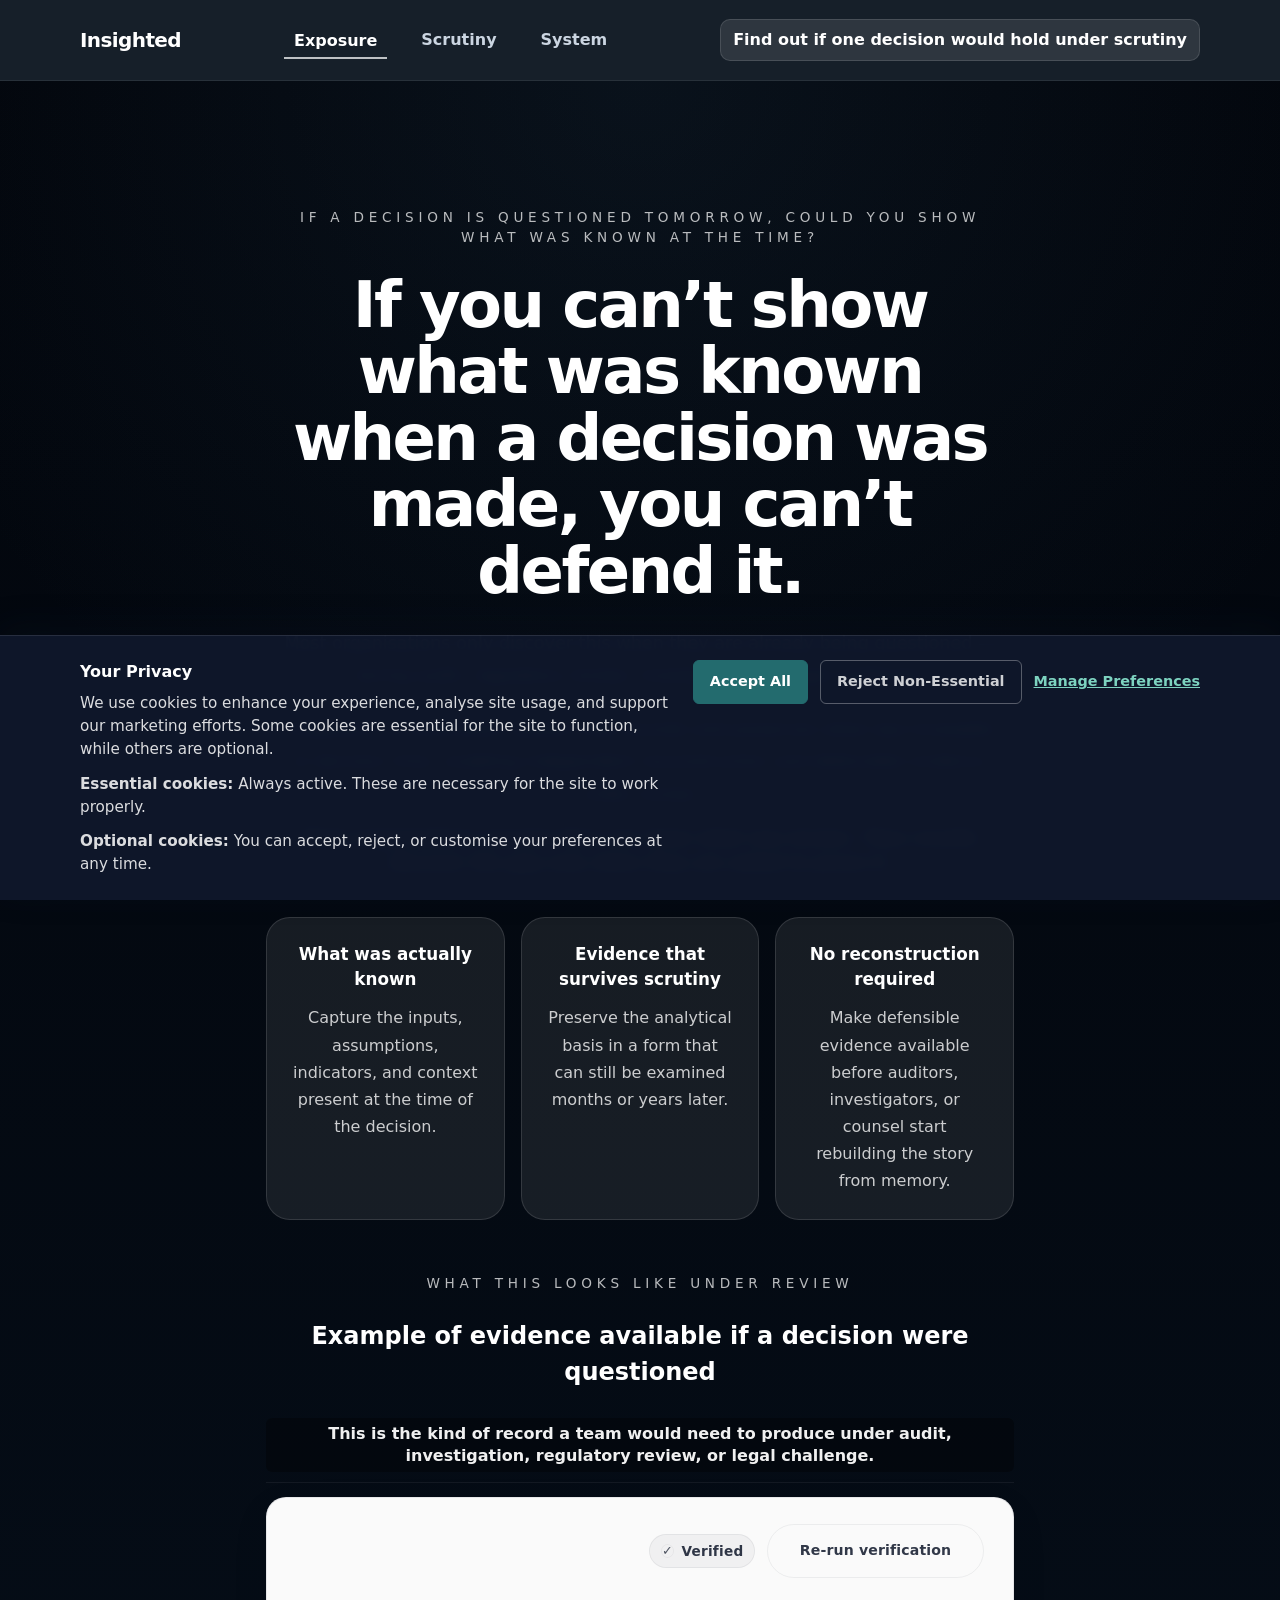
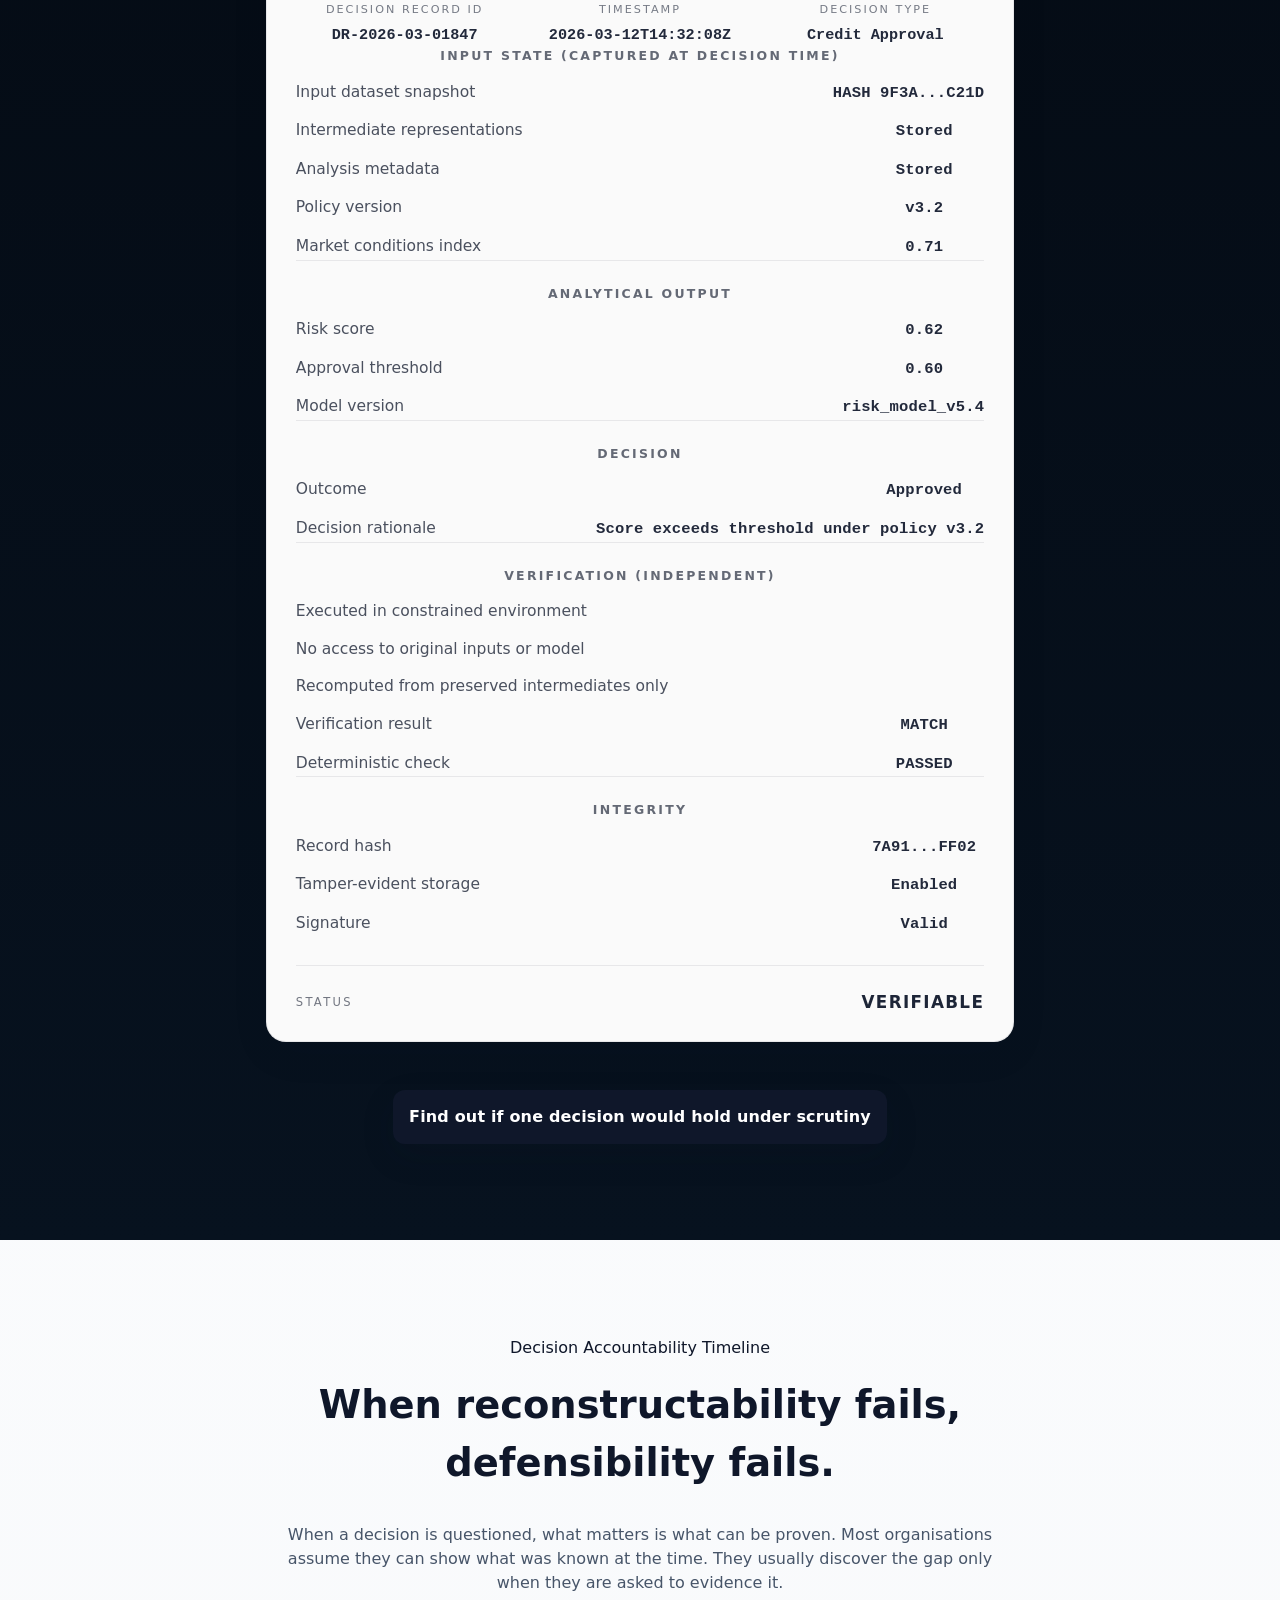
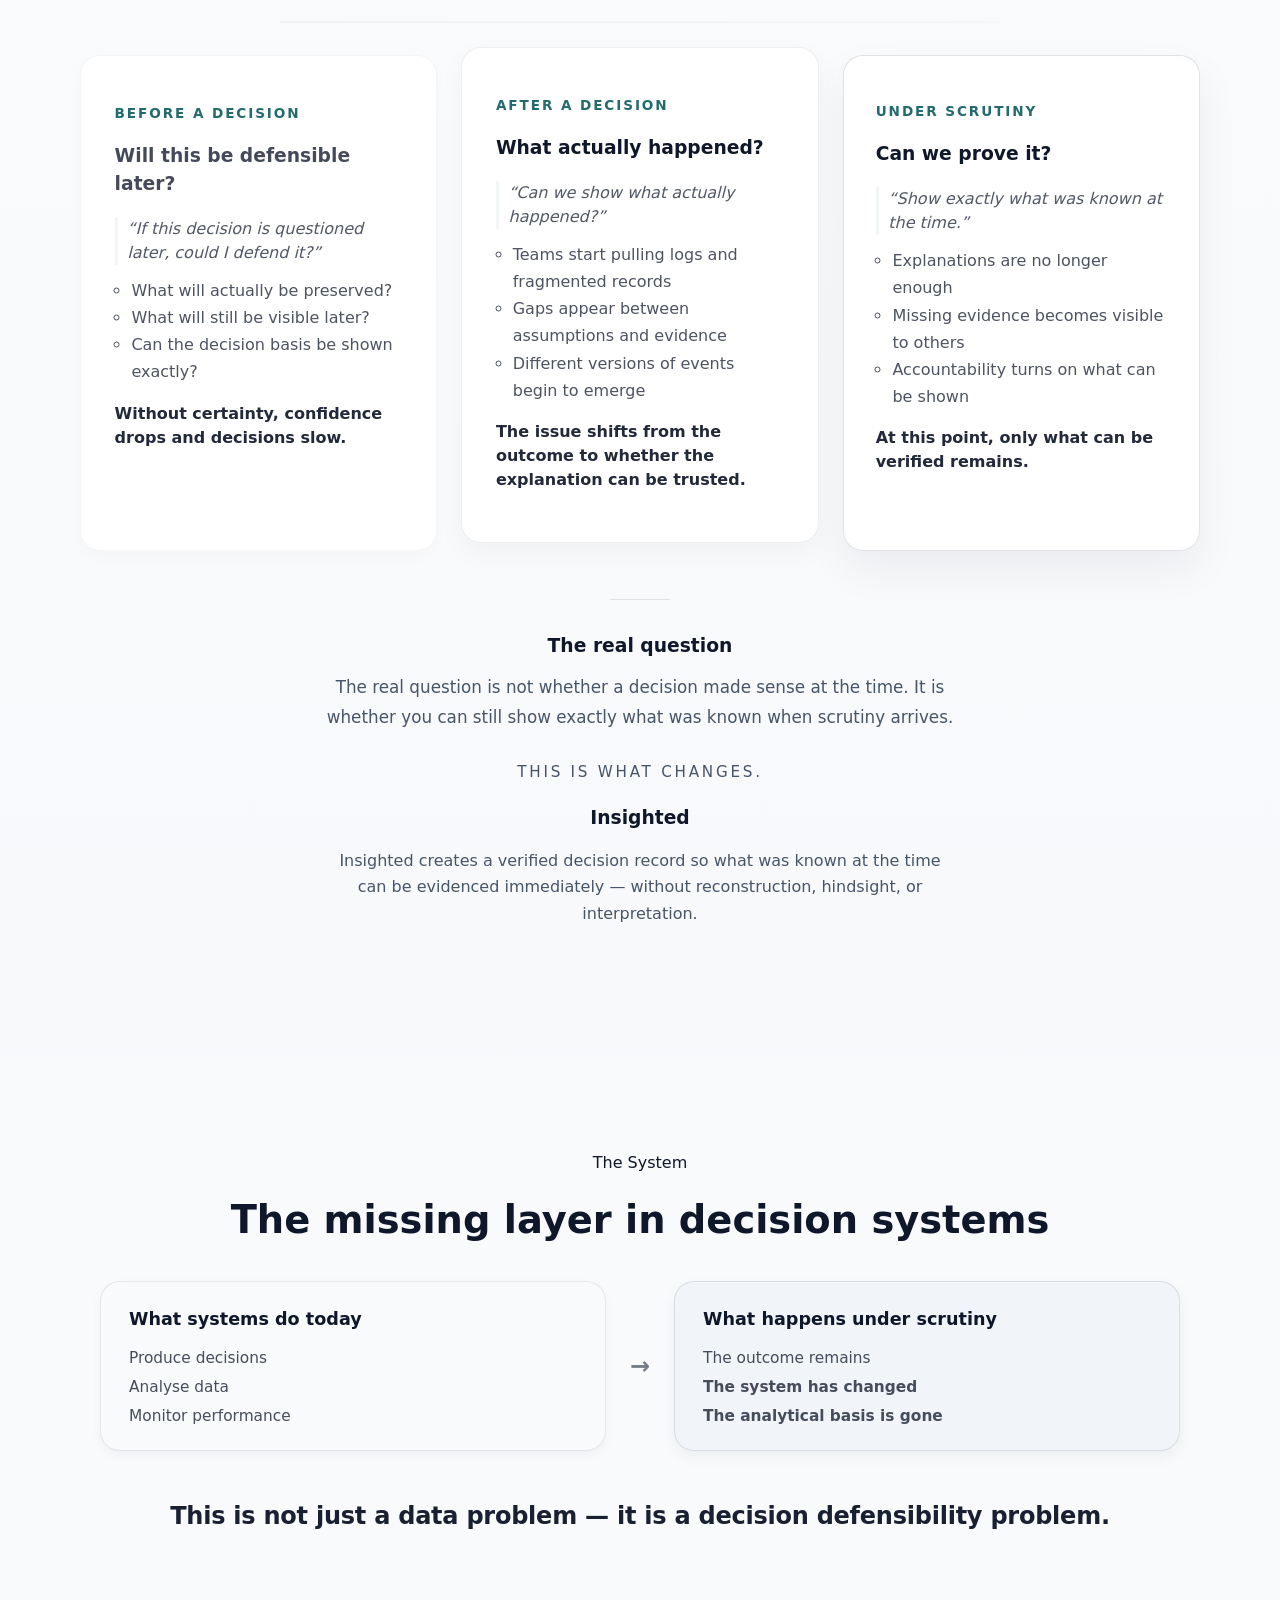
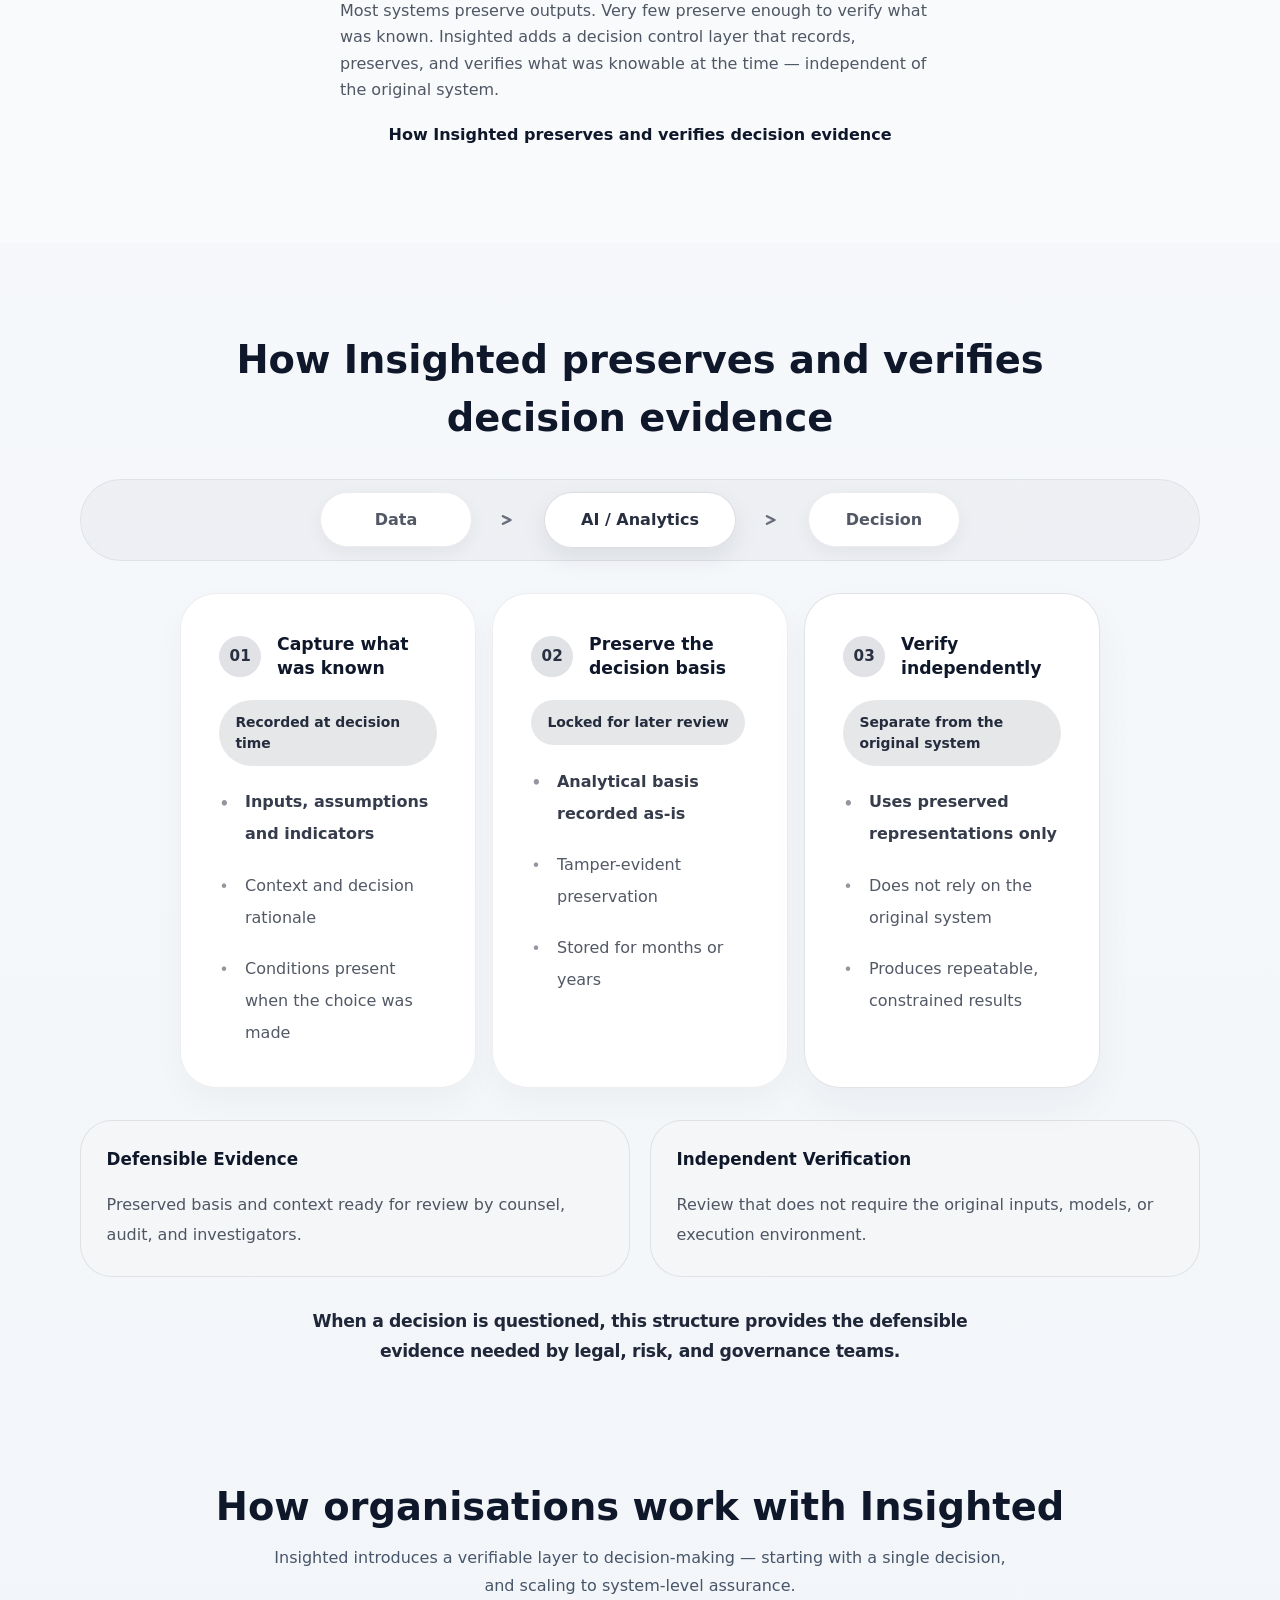
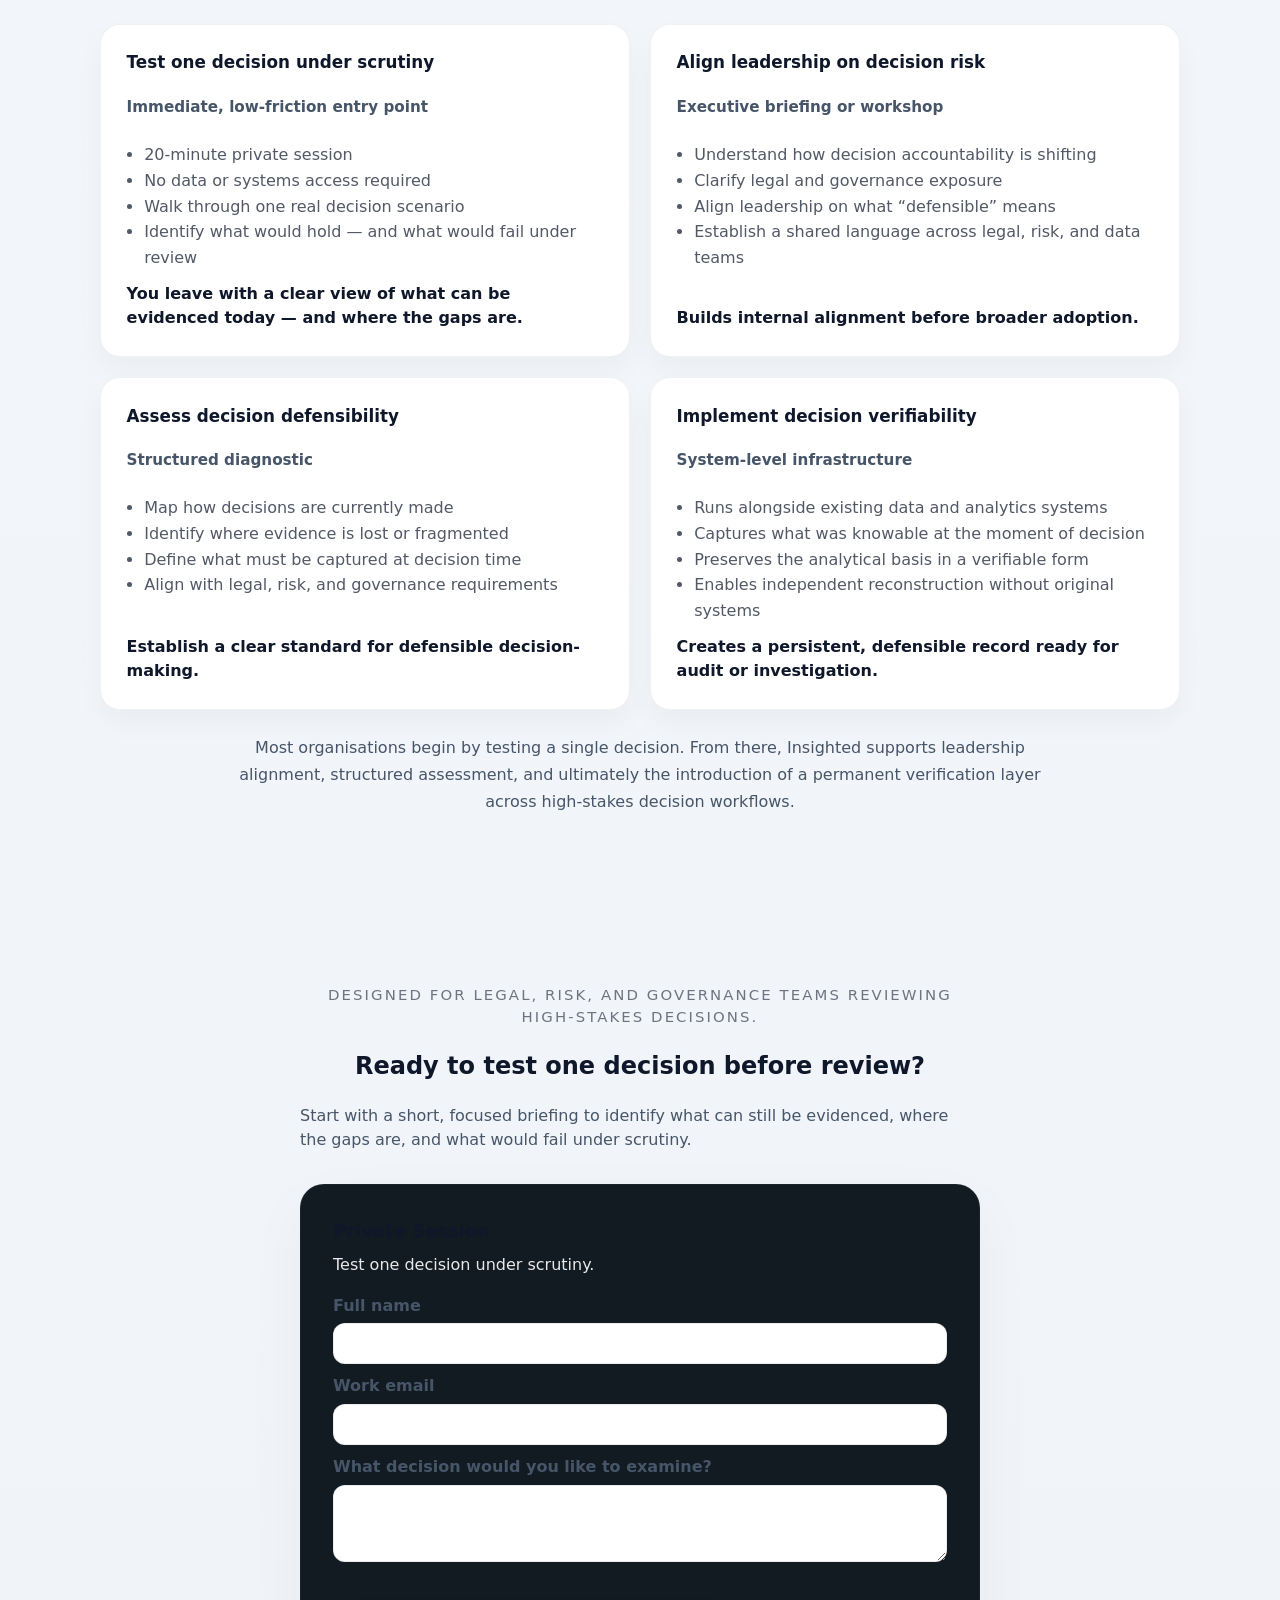
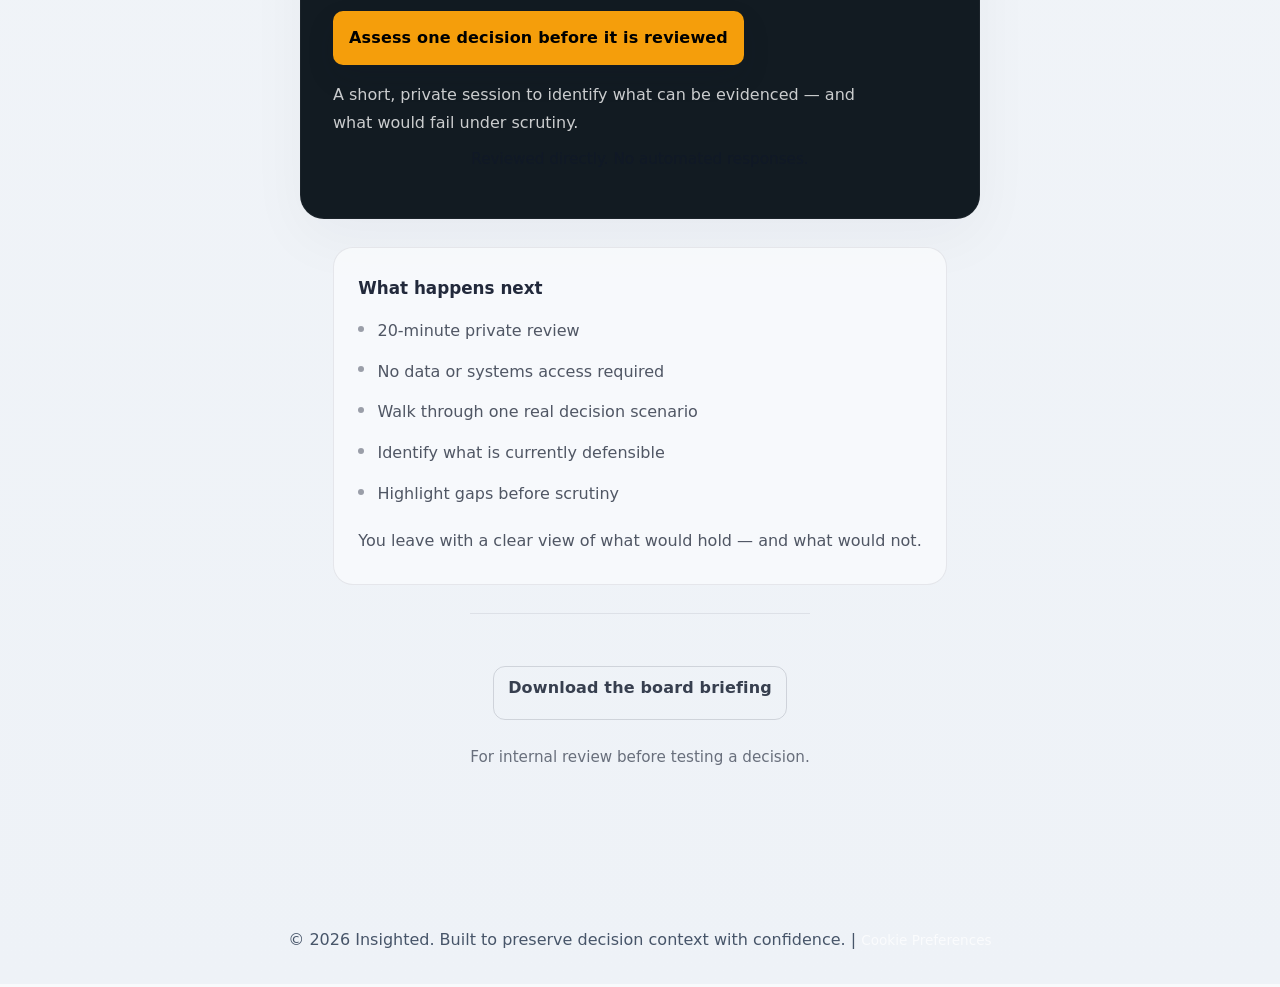
==== index.html @ 0168b2e1 "Add files via upload" ====
<!DOCTYPE html>
<html lang="en">
<head>
  <meta charset="UTF-8">
  <meta name="viewport" content="width=device-width, initial-scale=1.0">
  <title>Insighted</title>
  <link rel="stylesheet" href="styles.css">
  <link rel="stylesheet" href="cookie-consent.css">
  <!-- 
    Google Analytics and Microsoft Clarity are now loaded conditionally
    by cookie-consent.js based on user's analytics consent preference.
    See cookie-consent.js for configuration.
  -->
</head>
<body>
  <header class="site-header navbar">
    <div class="container header-inner">
      <a class="brand" href="#home">Insighted</a>

      <nav class="site-nav" id="siteNav" role="navigation" aria-label="Page navigation">
        <a class="nav-link" href="#home">Exposure</a>
        <a class="nav-link" href="#decision-accountability-timeline">Scrutiny</a>
        <a class="nav-link" href="#solution">System</a>
      </nav>

      <div class="nav-actions">
        <a class="nav-cta" href="#contact">Find out if one decision would hold under scrutiny</a>
        <button id="menuToggle" class="menu-toggle" aria-label="Toggle navigation" aria-expanded="false">Menu</button>
      </div>
    </div>
  </header>

  <main>
    <section class="hero" id="home">
      <div class="container hero-copy">
        <p class="eyebrow">IF A DECISION IS QUESTIONED TOMORROW, COULD YOU SHOW WHAT WAS KNOWN AT THE TIME?</p>
        <h1>If you can’t show what was known when a decision was made, you can’t defend it.</h1>
        <p class="hero-subtext">Most organisations only discover this when they are already being questioned — during audit, regulatory review, investigation, or legal challenge.</p>
        <p class="hero-subtext">Insighted is a verification system that records and preserves what was knowable at decision time, enabling independent reconstruction and defensible evidence under review.</p>
        <p class="hero-bridge">Most organisations assume they can show what was known. They usually discover the gap only when they are asked to prove it.</p>
        <div class="hero-benefits">
          <article class="benefit">
            <h3>What was actually known</h3>
            <p>Capture the inputs, assumptions, indicators, and context present at the time of the decision.</p>
          </article>
          <article class="benefit">
            <h3>Evidence that survives scrutiny</h3>
            <p>Preserve the analytical basis in a form that can still be examined months or years later.</p>
          </article>
          <article class="benefit">
            <h3>No reconstruction required</h3>
            <p>Make defensible evidence available before auditors, investigators, or counsel start rebuilding the story from memory.</p>
          </article>
        </div>

        <section class="record-section" aria-labelledby="record-section-title">
          <div class="record-section-heading">
            <p class="eyebrow">WHAT THIS LOOKS LIKE UNDER REVIEW</p>
            <h2 id="record-section-title">Example of evidence available if a decision were questioned</h2>
            <p class="record-intro">This is the kind of record a team would need to produce under audit, investigation, regulatory review, or legal challenge.</p>
          </div>

          <div class="record-panel">
            <div class="record-control-row">
              <div class="record-status-pill" aria-live="polite">
                <span class="record-status-icon" aria-hidden="true">✓</span>
                <span class="record-status-text">Verified</span>
              </div>
              <button id="recomputeVerificationButton" type="button" class="button record-action-button" aria-describedby="verificationAnnounce">Re-run verification</button>
            </div>
            <span id="verificationAnnounce" class="sr-only"></span>

            <dl class="record-metadata">
              <div class="record-meta-item">
                <dt>Decision Record ID</dt>
                <dd>DR-2026-03-01847</dd>
              </div>
              <div class="record-meta-item">
                <dt>Timestamp</dt>
                <dd>2026-03-12T14:32:08Z</dd>
              </div>
              <div class="record-meta-item">
                <dt>Decision Type</dt>
                <dd>Credit Approval</dd>
              </div>
            </dl>

            <section class="record-block" aria-labelledby="record-input-title">
              <h3 id="record-input-title" class="record-block-title">Input state (captured at decision time)</h3>
              <ul class="record-list">
                <li class="record-list-item"><span>Input dataset snapshot</span><span class="record-value">HASH 9F3A...C21D</span></li>
                <li class="record-list-item"><span>Intermediate representations</span><span class="record-value">Stored</span></li>
                <li class="record-list-item"><span>Analysis metadata</span><span class="record-value">Stored</span></li>
                <li class="record-list-item"><span>Policy version</span><span class="record-value">v3.2</span></li>
                <li class="record-list-item"><span>Market conditions index</span><span class="record-value">0.71</span></li>
              </ul>
            </section>

            <section class="record-block" aria-labelledby="record-output-title">
              <h3 id="record-output-title" class="record-block-title">Analytical output</h3>
              <ul class="record-list">
                <li class="record-list-item"><span>Risk score</span><span class="record-value">0.62</span></li>
                <li class="record-list-item"><span>Approval threshold</span><span class="record-value">0.60</span></li>
                <li class="record-list-item"><span>Model version</span><span class="record-value">risk_model_v5.4</span></li>
              </ul>
            </section>

            <section class="record-block" aria-labelledby="record-decision-title">
              <h3 id="record-decision-title" class="record-block-title">Decision</h3>
              <ul class="record-list">
                <li class="record-list-item"><span>Outcome</span><span class="record-value">Approved</span></li>
                <li class="record-list-item"><span>Decision rationale</span><span class="record-value">Score exceeds threshold under policy v3.2</span></li>
              </ul>
            </section>

            <section class="record-block" aria-labelledby="record-verification-title">
              <h3 id="record-verification-title" class="record-block-title">Verification (independent)</h3>
              <ul class="record-list">
                <li class="record-list-item"><span>Executed in constrained environment</span></li>
                <li class="record-list-item"><span>No access to original inputs or model</span></li>
                <li class="record-list-item"><span>Recomputed from preserved intermediates only</span></li>
                <li class="record-list-item"><span>Verification result</span><span class="record-value verification-value" data-verification="result">MATCH</span></li>
                <li class="record-list-item"><span>Deterministic check</span><span class="record-value verification-value" data-verification="check">PASSED</span></li>
              </ul>
            </section>

            <section class="record-block" aria-labelledby="record-integrity-title">
              <h3 id="record-integrity-title" class="record-block-title">Integrity</h3>
              <ul class="record-list">
                <li class="record-list-item"><span>Record hash</span><span class="record-value">7A91...FF02</span></li>
                <li class="record-list-item"><span>Tamper-evident storage</span><span class="record-value">Enabled</span></li>
                <li class="record-list-item"><span>Signature</span><span class="record-value">Valid</span></li>
              </ul>
            </section>

            <div class="record-status">
              <span class="record-status-label">Status</span>
              <span class="record-status-value">VERIFIABLE</span>
            </div>
          </div>
        </section>

        <div class="hero-actions">
          <a class="button button-primary" href="#contact">Find out if one decision would hold under scrutiny</a>
        </div>
      </div>
    </section>

    <section id="decision-accountability-timeline" class="section decision-timeline" aria-labelledby="decision-timeline-title">
      <div class="container">
        <header class="section-heading">
          <p class="eyebrow">Decision Accountability Timeline</p>
          <h2 id="decision-timeline-title">When reconstructability fails, defensibility fails.</h2>
        </header>

        <p class="section-copy">When a decision is questioned, what matters is what can be proven. Most organisations assume they can show what was known at the time. They usually discover the gap only when they are asked to evidence it.</p>

        <div class="timeline-cue" aria-hidden="true"></div>
        <ul class="timeline-markers" aria-hidden="true">
        </ul>

        <ol class="timeline-grid">
          <li>
            <article class="timeline-card stage-1">
              <p class="timeline-eyebrow">Before a decision</p>
              <h3>Will this be defensible later?</h3>
              <p class="timeline-quote">“If this decision is questioned later, could I defend it?”</p>
              <ul class="timeline-bullets">
                <li>What will actually be preserved?</li>
                <li>What will still be visible later?</li>
                <li>Can the decision basis be shown exactly?</li>
              </ul>
              <p class="timeline-takeaway"><strong>Without certainty, confidence drops and decisions slow.</strong></p>
            </article>
          </li>

          <li>
            <article class="timeline-card stage-2">
              <p class="timeline-eyebrow">After a decision</p>
              <h3>What actually happened?</h3>
              <p class="timeline-quote">“Can we show what actually happened?”</p>
              <ul class="timeline-bullets">
                <li>Teams start pulling logs and fragmented records</li>
                <li>Gaps appear between assumptions and evidence</li>
                <li>Different versions of events begin to emerge</li>
              </ul>
              <p class="timeline-takeaway"><strong>The issue shifts from the outcome to whether the explanation can be trusted.</strong></p>
            </article>
          </li>

          <li>
            <article class="timeline-card stage-3">
              <p class="timeline-eyebrow">Under scrutiny</p>
              <h3>Can we prove it?</h3>
              <p class="timeline-quote">“Show exactly what was known at the time.”</p>
              <ul class="timeline-bullets">
                <li>Explanations are no longer enough</li>
                <li>Missing evidence becomes visible to others</li>
                <li>Accountability turns on what can be shown</li>
              </ul>
              <p class="timeline-takeaway timeline-takeaway--strong"><strong>At this point, only what can be verified remains.</strong></p>
            </article>
          </li>
        </ol>

        <div class="centered-block">
          <div class="timeline-emphasis-full">
            <div class="timeline-emphasis-panel">
              <h3>The real question</h3>
              <p>The real question is not whether a decision made sense at the time. It is whether you can still show exactly what was known when scrutiny arrives.</p>
            </div>
          </div>

          <div class="insighted-summary">
            <p class="insighted-change">This is what changes.</p>
            <h3>Insighted</h3>
            <p>Insighted creates a verified decision record so what was known at the time can be evidenced immediately — without reconstruction, hindsight, or interpretation.</p>
          </div>
        </div>
      </div>
    </section>

    <section class="section highlight" id="solution">
      <div class="container">
        <header class="section-heading">
          <p class="eyebrow">The System</p>
          <h2>The missing layer in decision systems</h2>
        </header>

        <div class="system-comparison-row">
          <div class="system-card system-card--left">
            <h3>What systems do today</h3>
            <ul class="system-list">
              <li>Produce decisions</li>
              <li>Analyse data</li>
              <li>Monitor performance</li>
            </ul>
          </div>

          <div class="system-arrow" aria-hidden="true">→</div>

          <div class="system-card system-card--right">
            <h3>What happens under scrutiny</h3>
            <ul class="system-list">
              <li>The outcome remains</li>
              <li><strong>The system has changed</strong></li>
              <li><strong>The analytical basis is gone</strong></li>
            </ul>
          </div>
        </div>

        <div class="system-statement-block">
          <div class="system-statement">This is not just a data problem — it is a decision defensibility problem.</div>
        </div>

        <div class="missing-layer-intro">
          <p>Most systems preserve outputs. Very few preserve enough to verify what was known. Insighted adds a decision control layer that records, preserves, and verifies what was knowable at the time — independent of the original system.</p>
        </div>

        <p class="section-bridge">How Insighted preserves and verifies decision evidence</p>
      </div>
    </section>

    <section class="section diagram" id="diagram">
      <div class="container">
        <div class="section-heading">
          <h2>How Insighted preserves and verifies decision evidence</h2>
        </div>
        <div class="diagram-flow">
          <div class="diagram-flow-pill">Data</div>
          <div class="diagram-flow-connector" aria-hidden="true">
            <svg class="diagram-flow-arrow" viewBox="0 0 12 8" aria-hidden="true" focusable="false">
              <path d="M2 1 L8 4 L2 7" />
            </svg>
          </div>
          <div class="diagram-flow-pill diagram-flow-pill--strong">AI / Analytics</div>
          <div class="diagram-flow-connector" aria-hidden="true">
            <svg class="diagram-flow-arrow" viewBox="0 0 12 8" aria-hidden="true" focusable="false">
              <path d="M2 1 L8 4 L2 7" />
            </svg>
          </div>
          <div class="diagram-flow-pill">Decision</div>
        </div>
        <div class="diagram-cards">
          <article class="diagram-card">
            <div class="diagram-card-header">
              <span class="diagram-step">01</span>
              <div class="diagram-card-title">Capture what was known</div>
            </div>
            <div class="diagram-card-label">Recorded at decision time</div>
            <ul class="diagram-card-list">
              <li class="diagram-card-list-strong">Inputs, assumptions and indicators</li>
              <li>Context and decision rationale</li>
              <li>Conditions present when the choice was made</li>
            </ul>
          </article>
          <article class="diagram-card">
            <div class="diagram-card-header">
              <span class="diagram-step">02</span>
              <div class="diagram-card-title">Preserve the decision basis</div>
            </div>
            <div class="diagram-card-label">Locked for later review</div>
            <ul class="diagram-card-list">
              <li class="diagram-card-list-strong">Analytical basis recorded as-is</li>
              <li>Tamper-evident preservation</li>
              <li>Stored for months or years</li>
            </ul>
          </article>
          <article class="diagram-card diagram-card--primary">
            <div class="diagram-card-header">
              <span class="diagram-step">03</span>
              <div class="diagram-card-title">Verify independently</div>
            </div>
            <div class="diagram-card-label">Separate from the original system</div>
            <ul class="diagram-card-list">
              <li class="diagram-card-list-strong">Uses preserved representations only</li>
              <li>Does not rely on the original system</li>
              <li>Produces repeatable, constrained results</li>
            </ul>
          </article>
        </div>
        <div class="diagram-output">
          <div class="diagram-output-column">
            <h3>Defensible Evidence</h3>
            <p>Preserved basis and context ready for review by counsel, audit, and investigators.</p>
          </div>
          <div class="diagram-output-column">
            <h3>Independent Verification</h3>
            <p>Review that does not require the original inputs, models, or execution environment.</p>
          </div>
        </div>
        <p class="diagram-conclusion">When a decision is questioned, this structure provides the defensible evidence needed by legal, risk, and governance teams.</p>
      </div>
    </section>

    <section class="how-it-works-section" aria-labelledby="how-it-works-heading">
      <div class="container">
        <div class="section-heading">
          <h2 id="how-it-works-heading">How organisations work with Insighted</h2>
          <p class="section-intro">
            Insighted introduces a verifiable layer to decision-making — starting with a single decision, and scaling to system-level assurance.
          </p>
        </div>

        <div class="offer-grid">
          <article class="offer-card">
            <h3>Test one decision under scrutiny</h3>
            <p class="offer-sub">Immediate, low-friction entry point</p>
            <ul>
              <li>20-minute private session</li>
              <li>No data or systems access required</li>
              <li>Walk through one real decision scenario</li>
              <li>Identify what would hold — and what would fail under review</li>
            </ul>
            <p class="offer-outcome">
              You leave with a clear view of what can be evidenced today — and where the gaps are.
            </p>
          </article>

          <article class="offer-card">
            <h3>Align leadership on decision risk</h3>
            <p class="offer-sub">Executive briefing or workshop</p>
            <ul>
              <li>Understand how decision accountability is shifting</li>
              <li>Clarify legal and governance exposure</li>
              <li>Align leadership on what “defensible” means</li>
              <li>Establish a shared language across legal, risk, and data teams</li>
            </ul>
            <p class="offer-outcome">
              Builds internal alignment before broader adoption.
            </p>
          </article>

          <article class="offer-card">
            <h3>Assess decision defensibility</h3>
            <p class="offer-sub">Structured diagnostic</p>
            <ul>
              <li>Map how decisions are currently made</li>
              <li>Identify where evidence is lost or fragmented</li>
              <li>Define what must be captured at decision time</li>
              <li>Align with legal, risk, and governance requirements</li>
            </ul>
            <p class="offer-outcome">
              Establish a clear standard for defensible decision-making.
            </p>
          </article>

          <article class="offer-card">
            <h3>Implement decision verifiability</h3>
            <p class="offer-sub">System-level infrastructure</p>
            <ul>
              <li>Runs alongside existing data and analytics systems</li>
              <li>Captures what was knowable at the moment of decision</li>
              <li>Preserves the analytical basis in a verifiable form</li>
              <li>Enables independent reconstruction without original systems</li>
            </ul>
            <p class="offer-outcome">
              Creates a persistent, defensible record ready for audit or investigation.
            </p>
          </article>
        </div>

        <div class="offer-bridge">
          <p>
            Most organisations begin by testing a single decision. From there, Insighted supports leadership alignment, structured assessment, and ultimately the introduction of a permanent verification layer across high-stakes decision workflows.
          </p>
        </div>
      </div>
    </section>

    <section class="section final-cta" id="contact">
      <div class="container final-cta-container">
        <div class="final-cta-intro">
          <p class="final-cta-note">Designed for legal, risk, and governance teams reviewing high-stakes decisions.</p>
          <h2 id="contact-cta">Ready to test one decision before review?</h2>
          <p class="section-copy">Start with a short, focused briefing to identify what can still be evidenced, where the gaps are, and what would fail under scrutiny.</p>
        </div>

        <div class="final-cta-body">
          <div class="cta-card cta-card--session" role="article" aria-labelledby="session-title">
            <h3 id="session-title">Private Session</h3>
            <p class="cta-card-copy">Test one decision under scrutiny.</p>

            <form id="contactForm" class="contact-form cta-contact-form" aria-labelledby="session-title" action="https://formspree.io/f/mvzdpola" method="POST">
              <label>
                <span>Full name</span>
                <input type="text" name="name" required>
              </label>
              <label>
                <span>Work email</span>
                <input type="email" name="email" required>
              </label>
              <label>
                <span>What decision would you like to examine?</span>
                <textarea name="decision" rows="3"></textarea>
              </label>
              <button type="submit" class="button cta-primary">Assess one decision before it is reviewed</button>
              <p class="cta-support">A short, private session to identify what can be evidenced — and what would fail under scrutiny.</p>
              <p class="form-message" id="formMessage" aria-live="polite"></p>
            </form>

            <p class="cta-micro">Reviewed directly. No automated responses.</p>
          </div>

          <div class="final-cta-plan" role="article" aria-labelledby="what-happens-next">
            <h3 id="what-happens-next">What happens next</h3>
            <ul class="final-cta-plan-list">
              <li>20-minute private review</li>
              <li>No data or systems access required</li>
              <li>Walk through one real decision scenario</li>
              <li>Identify what is currently defensible</li>
              <li>Highlight gaps before scrutiny</li>
            </ul>
            <p class="final-cta-plan-close">You leave with a clear view of what would hold — and what would not.</p>
          </div>

          <div class="final-cta-secondary" role="article" aria-labelledby="briefing-title">
            <a class="button cta-download cta-download--secondary" href="/assets/insighted-board-briefing.pdf" target="_blank" rel="noopener">Download the board briefing</a>
            <p class="cta-secondary-copy">For internal review before testing a decision.</p>
          </div>
        </div>
      </div>
    </section>

  </main>

  <footer class="site-footer">
    <div class="container">
      <p>&copy; 2026 Insighted. Built to preserve decision context with confidence. | <a id="cookie-preferences-link" href="#">Cookie Preferences</a></p>
    </div>
  </footer>

  <script src="script.js"></script>
  <!-- Cookie Consent System -->
  <script src="cookie-consent.js"></script>

  <!-- Cookie Consent Banner & Preferences Modal -->
  <div id="cookie-consent-banner">
    <div class="cookie-banner-container">
      <div class="cookie-banner-content">
        <h3>Your Privacy</h3>
        <p>We use cookies to enhance your experience, analyse site usage, and support our marketing efforts. Some cookies are essential for the site to function, while others are optional.</p>
        <p><strong>Essential cookies:</strong> Always active. These are necessary for the site to work properly.</p>
        <p><strong>Optional cookies:</strong> You can accept, reject, or customise your preferences at any time.</p>
      </div>
      <div class="cookie-banner-actions">
        <button id="cookie-accept-all">Accept All</button>
        <button id="cookie-reject-non-essential">Reject Non-Essential</button>
        <button id="cookie-manage-preferences">Manage Preferences</button>
      </div>
    </div>
  </div>

  <div id="cookie-preferences-backdrop"></div>
  <div id="cookie-preferences-modal">
    <div class="cookie-modal-header">
      <h2>Cookie Preferences</h2>
      <button id="cookie-close-preferences" aria-label="Close"><span>×</span></button>
    </div>
    
    <div class="cookie-modal-body">
      <p class="cookie-modal-description">
        Manage your cookie preferences below. Essential cookies cannot be disabled as they are required for the site to function.
      </p>

      <div class="cookie-category cookie-category--necessary">
        <div class="cookie-category-header">
          <input 
            type="checkbox" 
            id="cookie-necessary" 
            class="cookie-toggle" 
            checked 
            disabled 
            aria-label="Necessary cookies"
          >
          <div class="cookie-category-label">
            <h3>Essential Cookies</h3>
            <p class="cookie-category-description">
              These cookies are necessary for the website to function and help with core functionality such as navigation and access to secure areas. The website cannot function properly without these cookies.
            </p>
          </div>
        </div>
      </div>

      <div class="cookie-category">
        <div class="cookie-category-header">
          <input 
            type="checkbox" 
            id="cookie-analytics" 
            class="cookie-toggle" 
            aria-label="Analytics cookies"
          >
          <div class="cookie-category-label">
            <h3>Analytics Cookies</h3>
            <p class="cookie-category-description">
              These cookies help us understand how visitors use the website. We use analytics tools like Google Analytics and Microsoft Clarity to measure and analyse site performance. This information helps us improve our services.
            </p>
          </div>
        </div>
      </div>

      <div class="cookie-category">
        <div class="cookie-category-header">
          <input 
            type="checkbox" 
            id="cookie-functional" 
            class="cookie-toggle" 
            aria-label="Functional cookies"
          >
          <div class="cookie-category-label">
            <h3>Functional Cookies</h3>
            <p class="cookie-category-description">
              These cookies enable enhanced functionality and personalisation, such as remembering preferences or showing relevant content. Without these cookies, some features may be unavailable or work less effectively.
            </p>
          </div>
        </div>
      </div>

      <div class="cookie-category">
        <div class="cookie-category-header">
          <input 
            type="checkbox" 
            id="cookie-marketing" 
            class="cookie-toggle" 
            aria-label="Marketing cookies"
          >
          <div class="cookie-category-label">
            <h3>Marketing Cookies</h3>
            <p class="cookie-category-description">
              These cookies are used by marketing and advertising partners to track and measure the effectiveness of marketing campaigns. They may be set by third parties and allow us to show you relevant ads on other websites.
            </p>
          </div>
        </div>
      </div>
    </div>

    <div class="cookie-modal-footer">
      <button id="cookie-save-preferences">Save Preferences</button>
    </div>
  </div>
</body>
</html>
---- styles.css ----
:root {
  color-scheme: light;
  font-family: Inter, system-ui, -apple-system, BlinkMacSystemFont, "Segoe UI", sans-serif;
  font-size: 16px;
  line-height: 1.5;
  color: #0f172a;
  background: #f8fafc;
  --surface: #ffffff;
  --surface-alt: #f1f5f9;
  --text: #0f172a;
  --muted: #475569;
  --accent: #e67e22;
  --accent-strong: #236B6E;
  --teal: #236B6E;
  --radius: 24px;
}

* {
  box-sizing: border-box;
}

html {
  scroll-behavior: smooth;
}

body {
  margin: 0;
  min-height: 100vh;
  background: linear-gradient(180deg, #ffffff 0%, #eef2f7 100%);
  color: var(--text);
}

img {
  max-width: 100%;
  display: block;
}

button,
a {
  font: inherit;
}

.container {
  width: min(1120px, calc(100% - 2rem));
  margin: 0 auto;
}

.site-header {
  position: sticky;
  top: 0;
  z-index: 20;
  backdrop-filter: blur(16px);
  background: rgba(255, 255, 255, 0.85);
  border-bottom: 1px solid rgba(15, 23, 42, 0.08);
}

.header-inner {
  display: flex;
  align-items: center;
  justify-content: space-between;
  gap: 1rem;
  padding: 1.2rem 0;
}

/* Dark, persistent navigation (overrides site-header when .navbar present) */
.navbar {
  position: sticky;
  top: 0;
  z-index: 1000;
  background: rgba(10, 20, 30, 0.95);
  backdrop-filter: blur(6px);
  border-bottom: 1px solid rgba(255,255,255,0.08);
  color: rgba(255,255,255,0.95);
}

.navbar .brand {
  color: #ffffff;
}

.site-nav {
  display: flex;
  gap: 1.5rem;
  align-items: center;
}

.site-nav .nav-link {
  color: #cbd5e1;
  text-decoration: none;
  padding: 8px 10px;
  transition: color 0.18s ease, border-color 0.18s ease;
  font-weight: 600;
}

.site-nav .nav-link:hover {
  color: #ffffff;
}

.site-nav .nav-link.active {
  color: #ffffff;
  border-bottom: 2px solid rgba(255, 255, 255, 0.72);
  padding-bottom: 4px;
}

.nav-actions {
  display: flex;
  align-items: center;
  gap: 0.85rem;
}

.nav-cta {
  background: rgba(255, 255, 255, 0.1);
  color: #ffffff;
  padding: 8px 12px;
  border-radius: 10px;
  font-weight: 600;
  text-decoration: none;
  border: 1px solid rgba(255, 255, 255, 0.12);
  transition: background 0.18s ease, border-color 0.18s ease;
}

.nav-cta:hover {
  background: rgba(255, 255, 255, 0.18);
  border-color: rgba(255, 255, 255, 0.22);
}

@media (max-width: 700px) {
  .site-nav .nav-link {
    color: var(--text);
  }
}

.brand {
  font-weight: 700;
  font-size: 1.25rem;
  letter-spacing: -0.03em;
  color: var(--accent-strong);
  text-decoration: none;
}

/* Ensure brand and toggle are legible on dark navbar */
.site-header.navbar .brand {
  color: #ffffff;
}

.navbar .menu-toggle {
  color: #ffffff;
}

.site-nav {
  display: flex;
  gap: 1.5rem;
  align-items: center;
}

.site-nav a {
  color: var(--text);
  text-decoration: none;
  font-weight: 500;
}

.menu-toggle {
  display: none;
  border: none;
  background: none;
  color: var(--text);
  cursor: pointer;
}

.hero {
  padding: 7rem 0 6rem;
  background: radial-gradient(circle at top, rgba(43, 76, 102, 0.18), transparent 28%),
    linear-gradient(180deg, #02050b 0%, #07121f 100%);
  color: #fff;
}

.hero-copy {
  text-align: center;
  max-width: 780px;
  margin: 0 auto;
  padding: 0 1rem;
}

.hero .eyebrow {
  text-transform: uppercase;
  letter-spacing: 0.35em;
  color: rgba(255, 255, 255, 0.72);
  font-size: 0.85rem;
  margin-bottom: 1.5rem;
}

.hero h1 {
  font-size: clamp(2.8rem, 5vw, 5.2rem);
  line-height: 1.04;
  margin: 0 0 1.4rem;
  font-weight: 900;
  letter-spacing: -0.04em;
  max-width: 820px;
  margin-inline: auto;
}

.hero-subtext {
  font-size: 1.1rem;
  line-height: 1.85;
  margin: 1.3rem auto 0;
  max-width: 720px;
  color: rgba(255, 255, 255, 0.82);
}

.hero-bridge {
  margin: 1rem auto 0;
  font-size: 1.02rem;
  line-height: 1.5;
  max-width: 720px;
  color: rgba(255, 255, 255, 0.9);
  font-weight: 600;
  text-align: center;
  padding: 0 0.25rem;
}

.hero-actions {
  display: flex;
  justify-content: center;
  margin-top: 3rem;
}

.hero-benefits {
  display: grid;
  grid-template-columns: repeat(3, minmax(0, 1fr));
  gap: 1rem;
  margin: 2.6rem auto 0;
  max-width: 960px;
}

.benefit {
  padding: 1.5rem;
  background: rgba(255, 255, 255, 0.08);
  border: 1px solid rgba(255, 255, 255, 0.12);
  border-radius: 24px;
}

.record-section {
  padding: 2.5rem 0 0;
}

.record-panel {
  margin: 0.9rem auto 0;
  max-width: 920px;
  background: rgba(255, 255, 255, 0.98);
  border: 1px solid rgba(15, 23, 42, 0.08);
  border-radius: 20px;
  box-shadow: 0 12px 40px rgba(15, 23, 42, 0.06);
  padding: 1.6rem 1.8rem;
}

.record-section-heading {
  max-width: 760px;
  margin: 0 auto;
  padding-bottom: 0.6rem;
  border-bottom: 1px solid rgba(255, 255, 255, 0.06);
}

.hero .record-section-heading .record-intro {
  display: inline-block;
  margin-top: 0.55rem;
  color: rgba(255,255,255,0.94);
  background: rgba(0,0,0,0.32);
  padding: 0.28rem 0.6rem;
  border-radius: 6px;
  line-height: 1.4;
  font-weight: 600;
}

.record-panel-header {
  display: none;
}

.record-control-row {
  display: flex;
  justify-content: flex-end;
  align-items: center;
  gap: 0.75rem;
  margin-bottom: 1.5rem;
}

.record-status-pill {
  display: inline-flex;
  align-items: center;
  gap: 0.45rem;
  padding: 0.36rem 0.65rem;
  border-radius: 999px;
  border: 1px solid rgba(15, 23, 42, 0.06);
  background: rgba(15, 23, 42, 0.04);
  color: rgba(15, 23, 42, 0.86);
  font-size: 0.85rem;
  font-weight: 700;
  letter-spacing: 0.02em;
}

.record-status-icon {
  display: inline-flex;
  align-items: center;
  justify-content: center;
  width: 1.05em;
  height: 1.05em;
  border-radius: 50%;
  background: transparent;
  color: rgba(15, 23, 42, 0.72);
  font-size: 0.8rem;
  border: 1px solid rgba(15, 23, 42, 0.04);
}

.record-status-pill.verifying {
  background: rgba(15, 23, 42, 0.04);
  border-color: rgba(15, 23, 42, 0.1);
  color: rgba(15, 23, 42, 0.82);
}

.record-status-pill.verifying .record-status-icon {
  background: transparent;
  color: rgba(15, 23, 42, 0.72);
}

.record-action-button {
  display: inline-flex;
  align-items: center;
  justify-content: center;
  min-height: 2rem;
  padding: 0 0.9rem;
  border-radius: 10px;
  border: 1px solid rgba(15, 23, 42, 0.06);
  background: transparent;
  color: rgba(15, 23, 42, 0.86);
  font-size: 0.88rem;
  font-weight: 600;
  letter-spacing: 0.02em;
  transition: background-color 0.15s ease, border-color 0.15s ease, color 0.15s ease, opacity 0.15s ease;
}

.record-action-button:hover {
  background: rgba(15, 23, 42, 0.02);
  border-color: rgba(15, 23, 42, 0.12);
}

.record-action-button:disabled {
  opacity: 0.6;
  cursor: not-allowed;
}

.sr-only {
  position: absolute;
  width: 1px;
  height: 1px;
  padding: 0;
  margin: -1px;
  overflow: hidden;
  clip: rect(0, 0, 0, 0);
  white-space: nowrap;
  border: 0;
}

.verification-value {
  transition: opacity 200ms ease;
}

.verification-value.fading {
  opacity: 0.32;
}

.record-panel-header .eyebrow {
  color: rgba(15, 23, 42, 0.68);
  letter-spacing: 0.3em;
  font-size: 0.82rem;
  margin-bottom: 0.75rem;
}

.record-panel-header h2 {
  margin: 0;
  font-size: clamp(1.75rem, 2vw, 2.35rem);
  letter-spacing: -0.04em;
}

.record-intro {
  margin: 1rem 0 0;
  max-width: 760px;
  color: rgba(15, 23, 42, 0.84);
  line-height: 1.85;
}

.record-metadata {
  display: grid;
  grid-template-columns: repeat(3, minmax(160px, 1fr));
  gap: 1.1rem;
  margin: 0;
  padding: 0;
}

.record-meta-item dt {
  margin: 0 0 0.35rem;
  color: rgba(15, 23, 42, 0.56);
  font-size: 0.7rem;
  letter-spacing: 0.18em;
  text-transform: uppercase;
}

.record-meta-item dd {
  margin: 0;
  color: rgba(15, 23, 42, 0.92);
  font-size: 0.95rem;
  font-weight: 700;
  font-family: ui-monospace, SFMono-Regular, Menlo, Monaco, Consolas, Liberation Mono, monospace;
}

.record-block {
  border-top: 1px solid rgba(15, 23, 42, 0.08);
  padding: 1.5rem 0 0;
}

.record-block:first-of-type {
  border-top: none;
  padding-top: 0;
}

.record-block-title {
  margin: 0 0 0.85rem;
  color: rgba(15, 23, 42, 0.64);
  font-size: 0.78rem;
  letter-spacing: 0.18em;
  text-transform: uppercase;
}

.record-list {
  list-style: none;
  margin: 0;
  padding: 0;
  display: grid;
  gap: 0.8rem;
}

.record-list-item {
  display: flex;
  flex-wrap: wrap;
  justify-content: space-between;
  align-items: baseline;
  gap: 1rem;
  color: rgba(15, 23, 42, 0.75);
  font-size: 0.97rem;
  line-height: 1.6;
}

.record-value {
  flex: 0 0 auto;
  min-width: 120px;
  font-weight: 700;
  color: rgba(15, 23, 42, 0.92);
  font-family: ui-monospace, SFMono-Regular, Menlo, Monaco, Consolas, Liberation Mono, monospace;
  letter-spacing: 0.01em;
}

.record-status {
  display: flex;
  flex-wrap: wrap;
  align-items: center;
  justify-content: space-between;
  gap: 1rem;
  margin-top: 1.75rem;
  padding-top: 1.5rem;
  border-top: 1px solid rgba(15, 23, 42, 0.08);
}

.record-status-label {
  color: rgba(15, 23, 42, 0.58);
  font-size: 0.72rem;
  letter-spacing: 0.2em;
  text-transform: uppercase;
}

.record-status-value {
  color: rgba(15, 23, 42, 0.94);
  font-size: 1.05rem;
  font-weight: 800;
  letter-spacing: 0.08em;
}

@media (max-width: 900px) {
  .record-panel {
    padding: 1.75rem 1.5rem;
  }

  .record-metadata {
    grid-template-columns: 1fr;
  }

  .record-block {
    padding-top: 1.25rem;
  }

  .record-list-item {
    flex-direction: column;
    align-items: flex-start;
  }

  .record-value {
    min-width: 0;
  }
}

@media (max-width: 640px) {
  .record-panel {
    border-radius: 18px;
    padding: 1.5rem 1.2rem;
  }

  .record-panel-header {
    text-align: left;
  }
}

.benefit h3 {
  margin-top: 0;
  margin-bottom: 0.75rem;
  font-size: 1.05rem;
}

.benefit p {
  margin: 0;
  color: rgba(255, 255, 255, 0.78);
  line-height: 1.7;
}

.trust-line {
  margin-top: 1.25rem;
  color: #475569;
  font-weight: 600;
  text-align: center;
  max-width: 680px;
  margin-left: auto;
  margin-right: auto;
}

.button {
  display: inline-flex;
  align-items: center;
  justify-content: center;
  min-height: 3.4rem;
  padding: 0 2rem;
  border-radius: 999px;
  text-decoration: none;
  font-weight: 700;
  letter-spacing: 0.01em;
  transition: transform 0.2s ease, box-shadow 0.2s ease, background-color 0.2s ease, opacity 0.2s ease;
}

.button:hover {
  transform: translateY(-2px);
  opacity: 0.98;
}

.button-primary {
  background: #0f172a;
  color: #ffffff;
  padding: 0.75rem 1rem;
  border-radius: 12px;
  border: none;
  font-weight: 700;
  box-shadow: 0 12px 34px rgba(15, 23, 42, 0.12);
}

@media (max-width: 720px) {
  .hero {
    padding: 5rem 0 4rem;
  }

  .hero .eyebrow {
    font-size: 0.9rem;
  }

  .hero h1 {
    font-size: 2.6rem;
  }

  .hero-subtext {
    font-size: 1rem;
    margin-top: 1.5rem;
  }

  .hero-actions {
    width: min(100%, 360px);
    margin-inline: auto;
  }

  .verification-grid {
    grid-template-columns: 1fr;
  }
}

.section {
  padding: 5rem 0;
}

.section.diagram {
  padding-bottom: 3rem;
}

#verification {
  padding-top: 3.5rem;
}

.section-heading {
  text-align: center;
  margin-bottom: 2rem;
}

.section-heading h2 {
  font-size: clamp(2rem, 3vw, 3rem);
  margin: 0.5rem auto 0;
  max-width: 900px;
}

.warning-box {
  max-width: 720px;
  margin: 1.5rem auto 0;
  padding: 1.5rem 1.5rem;
  border-radius: 20px;
  background: rgba(230, 126, 34, 0.08);
  border: 1px solid rgba(230, 126, 34, 0.16);
  color: #0f172a;
  font-weight: 600;
  line-height: 1.6;
}

.grid {
  display: grid;
  gap: 1.5rem;
}

.cards,
.features {
  grid-template-columns: repeat(3, minmax(0, 1fr));
}

.verification-grid {
  grid-template-columns: repeat(4, minmax(0, 1fr));
}

.card,
.feature {
  padding: 2rem;
  background: var(--surface);
  border-radius: var(--radius);
  box-shadow: 0 20px 60px rgba(15, 23, 42, 0.06);
}

.card h3,
.feature h3 {
  margin-top: 0;
  margin-bottom: 0.75rem;
}

.highlight {
  background: #f8fafc;
}

.missing-layer-layout {
  display: grid;
  gap: 1.5rem;
  margin-top: 2rem;
}

.missing-layer-panel {
  padding: 2rem;
  background: rgba(255, 255, 255, 0.95);
  border: 1px solid rgba(15, 23, 42, 0.08);
  border-radius: 28px;
  box-shadow: 0 16px 40px rgba(15, 23, 42, 0.06);
  text-align: left;
}

.missing-layer-panel h3 {
  margin-top: 0;
  margin-bottom: 1rem;
  font-size: 1.15rem;
  font-weight: 700;
  color: var(--text);
}

.missing-layer-list {
  margin: 0;
  padding: 0;
  list-style: none;
  display: grid;
  gap: 0.9rem;
  color: rgba(15, 23, 42, 0.72);
  line-height: 1.9;
}

.missing-layer-list li {
  position: relative;
  padding-left: 1.4rem;
}

.missing-layer-list li::before {
  content: '•';
  position: absolute;
  left: 0;
  top: 0;
  color: rgba(15, 23, 42, 0.45);
  font-size: 1rem;
  line-height: 1;
}

.missing-layer-strong {
  color: rgba(15, 23, 42, 0.88);
  font-weight: 700;
}

.missing-layer-shift {
  margin-top: 2rem;
  padding: 2rem;
  border-radius: 28px;
  background: rgba(241, 245, 249, 0.95);
  border: 1px solid rgba(15, 23, 42, 0.08);
  text-align: center;
}

.missing-layer-shift-subtitle {
  margin: 0;
  color: rgba(15, 23, 42, 0.62);
  font-weight: 600;
}

.missing-layer-shift-title {
  margin: 0.75rem auto 0;
  font-size: 1.25rem;
  font-weight: 700;
  color: rgba(15, 23, 42, 0.92);
  line-height: 1.4;
  max-width: 36rem;
}

.missing-layer-intro {
  margin: 2rem auto 0;
  max-width: 34rem;
  text-align: left;
  color: rgba(15, 23, 42, 0.74);
  line-height: 1.8;
}

.missing-layer-intro p {
  margin: 0;
}

.missing-layer-intro p + p {
  margin-top: 1rem;
}

@media (min-width: 900px) {
  .missing-layer-layout {
    grid-template-columns: repeat(2, minmax(0, 1fr));
  }
}

.diagram-flow {
  display: flex;
  justify-content: center;
  align-items: center;
  flex-wrap: wrap;
  gap: 1.75rem;
  padding: 0.75rem 1.1rem;
  background: rgba(15, 23, 42, 0.03);
  border: 1px solid rgba(15, 23, 42, 0.06);
  border-radius: 999px;
  color: rgba(15, 23, 42, 0.58);
  font-weight: 600;
  font-size: 0.92rem;
}

.diagram-flow-pill {
  display: inline-flex;
  align-items: center;
  justify-content: center;
  min-width: 9.5rem; /* bigger base size */
  padding: 0.9rem 1.6rem; /* more horizontal weight */
  border-radius: 999px;
  background: rgba(255, 255, 255, 0.98);
  border: 1px solid rgba(15, 23, 42, 0.08);
  font-size: 1rem;
  font-weight: 600;
  color: rgba(15, 23, 42, 0.72);
  box-shadow: 0 6px 18px rgba(15, 23, 42, 0.05);
}

.diagram-flow-pill--strong {
  min-width: 12rem; /* wider for long text */
  padding: 0.95rem 2rem;
  color: rgba(15, 23, 42, 0.9);
  border-color: rgba(15, 23, 42, 0.14);
  box-shadow: 0 10px 26px rgba(15, 23, 42, 0.08);
}

.diagram-flow-connector {
  display: flex;
  align-items: center;
  gap: 0.25rem; /* tighter = continuous feel */
}

.diagram-flow-line {
  display: none;
}

.diagram-flow-arrow {
  width: 16px;
  height: 10px;
}

.diagram-flow-arrow path {
  stroke: rgba(15, 23, 42, 0.6);
  stroke-width: 2;
  fill: none;
  stroke-linecap: round;
  stroke-linejoin: round;
}

.diagram-cards {
  display: grid;
  grid-template-columns: repeat(3, 1fr);
  gap: 1rem;
  margin-top: 2rem;
  max-width: 920px;
  margin-left: auto;
  margin-right: auto;
  position: relative;
}

.diagram-cards::before {
  display: none;
}

.diagram-card {
  display: flex;
  flex-direction: column;
  height: 100%;
  position: relative;
  padding: 2.4rem;
  background: rgba(255, 255, 255, 0.99);
  border: 1px solid rgba(15, 23, 42, 0.07);
  border-radius: 36px;
  box-shadow: 0 14px 32px rgba(15, 23, 42, 0.035);
}

.diagram-card--primary {
  border-color: rgba(15, 23, 42, 0.12);
  box-shadow: 0 18px 40px rgba(15, 23, 42, 0.045);
}

.diagram-card-header {
  display: flex;
  align-items: center;
  gap: 1rem;
  margin-bottom: 1.2rem;
}

.diagram-step {
  display: inline-flex;
  align-items: center;
  justify-content: center;
  min-width: 2.6rem;
  height: 2.6rem;
  border-radius: 50%;
  background: rgba(15, 23, 42, 0.12);
  color: rgba(15, 23, 42, 0.88);
  font-weight: 700;
  font-size: 0.95rem;
}

.diagram-card-title {
  margin: 0;
  font-size: 1.08rem;
  font-weight: 700;
  color: var(--text);
  line-height: 1.4;
}

.diagram-card-label {
  display: inline-flex;
  align-items: center;
  margin-bottom: 1.3rem;
  padding: 0.75rem 1rem;
  border-radius: 999px;
  background: rgba(15, 23, 42, 0.1);
  color: rgba(15, 23, 42, 0.9);
  font-size: 0.87rem;
  font-weight: 700;
  max-width: max-content;
}

.diagram-card-list {
  margin: 0;
  padding: 0;
  list-style: none;
  display: grid;
  gap: 1.2rem;
  color: rgba(15, 23, 42, 0.72);
  line-height: 2;
  max-width: 38rem;
}

.diagram-card-list li {
  position: relative;
  padding-left: 1.6rem;
}

.diagram-card-list li::before {
  content: '•';
  position: absolute;
  left: 0;
  top: 0.15rem;
  color: rgba(15, 23, 42, 0.45);
  font-size: 0.95rem;
}

.diagram-card-list-strong {
  color: rgba(15, 23, 42, 0.84);
  font-weight: 600;
}

.diagram-output {
  display: grid;
  grid-template-columns: repeat(2, minmax(0, 1fr));
  gap: 1.25rem;
  margin-top: 2rem;
}

.diagram-output-column {
  min-height: auto;
  padding: 1.6rem;
  border-radius: 32px;
  border: 1px solid rgba(15, 23, 42, 0.09);
  background: rgba(244, 246, 248, 0.98);
}

.diagram-output-column h3 {
  margin: 0 0 1.1rem;
  font-size: 1.05rem;
  font-weight: 700;
  color: var(--text);
}

.diagram-output-column p {
  margin: 0;
  color: rgba(15, 23, 42, 0.72);
  line-height: 1.9;
  max-width: 33rem;
}

.diagram-conclusion {
  margin: 1.8rem auto 0;
  max-width: 700px;
  text-align: center;
  color: rgba(15, 23, 42, 0.93);
  font-weight: 700;
  letter-spacing: -0.02em;
  font-size: 1.08rem;
  line-height: 1.75;
}

@media (max-width: 900px) {
  .diagram-output {
    grid-template-columns: 1fr;
  }

  .diagram-flow {
    justify-content: center;
  }

  .diagram-cards {
    grid-template-columns: 1fr;
  }

  .diagram-cards::before {
    display: none;
  }
}

@media (max-width: 720px) {
  .diagram-flow {
    flex-direction: column;
    align-items: center;
    gap: 1rem;
  }

  .diagram-flow-connector {
    flex-direction: column;
    gap: 0.3rem;
  }

  .diagram-flow-line {
    display: none;
  }

  .diagram-flow-arrow {
    transform: rotate(90deg);
  }
}

.black-box-panel {
  padding: 3rem;
  background: #0b1622;
  border-radius: 28px;
  color: #f8fbff;
  box-shadow: 0 30px 90px rgba(0, 10, 20, 0.12);
}

.black-box-panel h2,
.black-box-panel p {
  max-width: 760px;
  margin: 0 auto;
}

.black-box-panel p {
  font-size: 1.05rem;
  line-height: 1.85;
  color: rgba(248, 251, 255, 0.85);
}

.black-box-quote {
  margin-top: 1rem;
  font-weight: 700;
  color: #ffffff;
}

.black-box-highlight {
  margin-top: 2rem;
  color: #ffffff;
  font-weight: 700;
  letter-spacing: -0.01em;
}

.founder-prompt {
  text-align: center;
}

.founder-prompt h2 {
  max-width: 760px;
  margin: 0 auto;
}

.final-cta .section-copy {
  margin-top: 1rem;
  max-width: 680px;
}

.final-cta .button {
  margin-top: 2rem;
}

/* Dual-path CTA styles */
.final-cta-container {
  padding-top: 2rem;
  padding-bottom: 2rem;
  max-width: 680px;
  margin: 0 auto;
}

/* How organisations work with Insighted */
.how-it-works-section {
  padding: 3.5rem 0 2.5rem;
}

.how-it-works-section .section-heading {
  text-align: center;
  margin-bottom: 1rem;
}

.how-it-works-section .section-intro {
  margin-top: 0.5rem;
  max-width: 760px;
  margin-left: auto;
  margin-right: auto;
  color: var(--muted);
  line-height: 1.75;
}

.offer-grid {
  display: grid;
  gap: 1.25rem;
  grid-template-columns: 1fr;
  max-width: 1080px;
  margin: 1.5rem auto 0;
  align-items: stretch;
}

@media (min-width: 720px) {
  .offer-grid {
    grid-template-columns: repeat(2, minmax(0, 1fr));
  }
}

.offer-card {
  display: flex;
  flex-direction: column;
  height: 100%;
  padding: 1.6rem;
  background: var(--surface);
  border: 1px solid rgba(15, 23, 42, 0.06);
  border-radius: 20px;
  box-shadow: 0 12px 28px rgba(15, 23, 42, 0.04);
  gap: 0.75rem;
}

.offer-card h3 {
  margin: 0 0 0.5rem;
  font-size: 1.05rem;
  font-weight: 700;
  color: var(--text);
}

.offer-sub {
  margin: 0;
  color: var(--muted);
  font-weight: 600;
  font-size: 0.95rem;
}

.offer-card ul {
  margin: 0.75rem 0 0;
  padding-left: 1.1rem;
  color: rgba(15, 23, 42, 0.72);
  line-height: 1.6;
  list-style: disc;
}

.offer-outcome {
  margin-top: auto;
  color: var(--text);
  font-weight: 700;
  margin-bottom: 0;
}

.offer-bridge {
  margin-top: 1.5rem;
  text-align: center;
  max-width: 820px;
  margin-left: auto;
  margin-right: auto;
  color: var(--muted);
  line-height: 1.7;
}

.final-cta-intro {
  text-align: center;
  max-width: 100%;
  margin: 0 auto;
}

.final-cta-note {
  margin: 0 0 0.75rem;
  color: rgba(15, 23, 42, 0.58);
  font-size: 0.93rem;
  letter-spacing: 0.14em;
  text-transform: uppercase;
}

.final-cta-body {
  display: grid;
  gap: 1.75rem;
  margin-top: 2rem;
}

.cta-support {
  margin: 1rem 0 0;
  color: rgba(255, 255, 255, 0.78);
  line-height: 1.7;
  max-width: 34rem;
}

.final-cta-plan {
  padding: 1.75rem 1.5rem;
  border-radius: 20px;
  background: rgba(248, 250, 252, 0.9);
  border: 1px solid rgba(15, 23, 42, 0.08);
  max-width: 100%;
  margin: 0 auto;
  text-align: left;
}

.final-cta-plan h3 {
  margin: 0 0 1rem;
  font-size: 1.05rem;
  color: rgba(15, 23, 42, 0.92);
}

.final-cta-plan-list {
  margin: 0;
  padding: 0;
  list-style: none;
  display: grid;
  gap: 0.85rem;
  color: rgba(15, 23, 42, 0.72);
  line-height: 1.7;
}

.final-cta-plan-list li {
  position: relative;
  padding-left: 1.2rem;
}

.final-cta-plan-list li::before {
  content: "";
  position: absolute;
  left: 0;
  top: 0.55rem;
  width: 6px;
  height: 6px;
  border-radius: 50%;
  background: rgba(15, 23, 42, 0.4);
}

.final-cta-plan-close {
  margin: 1.25rem 0 0;
  color: rgba(15, 23, 42, 0.72);
  line-height: 1.8;
}

.cta-primary {
  background: #0f172a;
  color: #ffffff;
  padding: 0.85rem 1.15rem;
  border-radius: 14px;
  font-weight: 700;
  margin-top: 0.5rem;
  border: none;
  box-shadow: 0 12px 28px rgba(15, 23, 42, 0.12);
}

@media (max-width: 900px) {
  .final-cta-body {
    gap: 1.25rem;
  }

  .cta-card {
    padding: 1.25rem;
    border-radius: 18px;
  }

  .cta-card .button,
  .cta-download,
  .cta-primary {
    width: 100%;
    display: inline-block;
    text-align: center;
  }
}

.cta-card {
  padding: 2rem;
  border-radius: var(--radius);
  background: var(--surface);
  border: 1px solid rgba(15, 23, 42, 0.06);
  box-shadow: 0 20px 60px rgba(15, 23, 42, 0.04);
  text-align: left;
}

.cta-card h3 {
  margin: 0 0 0.5rem;
  font-size: 1.125rem;
  font-weight: 700;
  color: var(--text);
}

.cta-card-copy {
  margin: 0 0 1rem;
  color: var(--muted);
  line-height: 1.6;
}

.cta-download {
  display: inline-block;
  background: transparent;
  color: var(--accent-strong);
  border: 1px solid rgba(33, 77, 84, 0.08);
  padding: 0.6rem 1rem;
  border-radius: 12px;
  text-decoration: none;
  font-weight: 700;
}

.cta-download--secondary {
  color: rgba(15, 23, 42, 0.82);
  border-color: rgba(15, 23, 42, 0.14);
  padding: 0.55rem 0.9rem;
  font-weight: 600;
}

.cta-download--secondary:hover {
  background: rgba(15, 23, 42, 0.04);
}

.final-cta-secondary {
  padding-top: 1.25rem;
  border-top: 1px solid rgba(15, 23, 42, 0.08);
  display: flex;
  flex-direction: column;
  align-items: center;
  gap: 0.85rem;
  max-width: 560px;
  margin: 0 auto;
}

.cta-micro,
.cta-secondary-copy {
  margin-top: 0.75rem;
  font-size: 0.95rem;
  color: rgba(15, 23, 42, 0.6);
  text-align: center;
}

.cta-card--session {
  background: rgba(6, 15, 23, 0.95);
  color: #fff;
  border: 1px solid rgba(255, 255, 255, 0.04);
}

.cta-card--session .cta-card-copy {
  color: rgba(255, 255, 255, 0.9);
}

.cta-card--session .contact-form label {
  display: block;
  margin-bottom: 0.65rem;
  color: rgba(255, 255, 255, 0.85);
  font-weight: 600;
}

.cta-card--session .contact-form input,
.cta-card--session .contact-form textarea {
  width: 100%;
  margin-top: 0.35rem;
  padding: 0.65rem 0.85rem;
  border-radius: 12px;
  border: 1px solid rgba(15, 23, 42, 0.08);
  background: #ffffff;
  color: var(--text);
  font-size: 1rem;
}

.cta-card--session .contact-form input:focus,
.cta-card--session .contact-form textarea:focus {
  outline: none;
  border-color: rgba(35, 107, 110, 0.28);
  box-shadow: 0 8px 28px rgba(35, 107, 110, 0.06);
}

.cta-download:hover {
  background: rgba(33, 77, 84, 0.04);
  text-decoration: none;
}

.cta-primary:focus {
  outline: 2px solid rgba(35,107,110,0.08);
  outline-offset: 2px;
}

.cta-primary {
  background: #f59e0b;
  color: #000;
  padding: 0.7rem 1rem;
  border-radius: 10px;
  font-weight: 700;
  margin-top: 0.5rem;
  border: none;
}

@media (max-width: 900px) {
  .final-cta-body {
    gap: 1.25rem;
  }

  .cta-card {
    padding: 1.25rem;
    border-radius: 18px;
  }

  .cta-card .button,
  .cta-download,
  .cta-primary {
    width: 100%;
    display: inline-block;
    text-align: center;
  }
}

/* Final CTA panel tweaks */
.final-cta .contact-panel {
  align-items: center;
  gap: 2rem;
  padding: 2.25rem;
}

.final-cta-copy {
  text-align: left;
}

.final-cta-copy h2 {
  margin: 0 0 0.5rem;
  font-size: clamp(1.5rem, 2.4vw, 2rem);
  color: var(--text);
}

.final-cta .section-copy {
  margin: 0 0 1rem;
  max-width: 42rem;
  text-align: left;
  color: var(--muted);
}

.final-cta .nav-cta,
.final-cta .button.nav-cta {
  background: #f59e0b;
  color: #000;
  padding: 10px 18px;
  border-radius: 999px;
  font-weight: 700;
  box-shadow: 0 12px 40px rgba(37, 37, 37, 0.08);
  border: none;
}

.final-cta .nav-cta:hover {
  opacity: 0.95;
}

.final-cta .final-cta-form {
  width: 100%;
}

.final-cta .contact-form label {
  color: var(--muted);
}

@media (max-width: 900px) {
  .final-cta .contact-panel {
    padding: 1.25rem;
  }
}

.section-copy {
  max-width: 720px;
  margin: 0 auto 1.6rem;
  color: var(--muted);
  text-align: center;
}

/* Briefing download page styles (scoped) */
.briefing-main {
  padding: 4rem 0 6rem;
}

.briefing-panel {
  padding: 2rem 0 0;
}

.briefing-grid {
  display: grid;
  gap: 2rem;
  align-items: start;
}

.briefing-left {
  padding-right: 0.5rem;
}

.briefing-left .eyebrow {
  text-transform: uppercase;
  letter-spacing: 0.18em;
  color: var(--teal);
  font-size: 0.85rem;
  font-weight: 700;
  margin-bottom: 0.75rem;
}

.briefing-list {
  margin-top: 1.25rem;
  padding: 0;
  list-style: none;
  display: grid;
  gap: 0.75rem;
  color: rgba(15,23,42,0.78);
}

.briefing-list li {
  position: relative;
  padding-left: 1.4rem;
}

.briefing-list li::before {
  content: '';
  position: absolute;
  left: 0;
  top: 0.6rem;
  width: 9px;
  height: 9px;
  border-radius: 50%;
  background: var(--teal);
}

.briefing-cta .cta-box {
  padding: 1.5rem;
  border-radius: 20px;
  background: var(--surface);
  border: 1px solid rgba(15,23,42,0.06);
  box-shadow: 0 20px 60px rgba(15,23,42,0.04);
  text-align: center;
}

.download-status {
  margin: 0 0 0.5rem;
  color: var(--muted);
  font-size: 0.95rem;
}

.briefing-cta-copy {
  margin: 0 0 1rem;
  color: var(--muted);
}

.briefing-download {
  display: inline-block;
  padding: 0.8rem 1.25rem;
  border-radius: 10px;
  background: var(--teal);
  color: #fff;
  font-weight: 700;
  text-decoration: none;
  box-shadow: 0 20px 60px rgba(35,107,110,0.06);
}

.briefing-download:hover {
  opacity: 0.95;
}

.briefing-divider {
  border: none;
  height: 1px;
  background: rgba(15,23,42,0.04);
  margin: 1rem 0 0.75rem;
}

.briefing-alt {
  margin: 0;
  color: var(--muted);
  font-size: 0.95rem;
}

.link-underline {
  color: var(--teal);
  text-decoration: underline;
}

@media (min-width: 900px) {
  .briefing-grid {
    grid-template-columns: 1fr 360px;
  }

  .briefing-left {
    padding-right: 2rem;
  }
}

.verification-emphasis {
  max-width: 720px;
  margin: 0 auto 1.25rem;
  color: var(--text);
  font-weight: 700;
}

.verification-cards {
  margin-top: 1.5rem;
}

.contact-panel {
  display: grid;
  grid-template-columns: 1.1fr 0.9fr;
  gap: 2rem;
  align-items: start;
  background: #ffffff;
  border-radius: var(--radius);
}

.contact-form input:focus {
  outline: 2px solid rgba(230, 126, 34, 0.32);
  border-color: rgba(230, 126, 34, 0.5);
}

.form-message {
  margin: 0;
  font-size: 0.95rem;
  color: var(--accent-strong);
}

.site-footer {
  padding: 2rem 0;
  text-align: center;
}

.site-footer p {
  margin: 0;
  color: var(--muted);
}

@media (max-width: 900px) {
  .hero-benefits,
  .cards,
  .features,
  .contact-panel {
    grid-template-columns: 1fr;
  }
}

@media (max-width: 700px) {
  .hero {
    padding-top: 4rem;
  }

  .hero h1 {
    font-size: 2.5rem;
  }

  .site-nav {
    position: absolute;
    inset: calc(100% + 1rem) 0 auto 0;
    background: rgba(255, 255, 255, 0.98);
    flex-direction: column;
    padding: 1rem;
    gap: 1rem;
    border-radius: 18px;
    box-shadow: 0 28px 60px rgba(15, 23, 42, 0.12);
    display: none;
  }

  .site-nav.open {
    display: flex;
  }

  .menu-toggle {
    display: inline-flex;
  }
}

/* Decision Accountability Timeline — layout & cards */
.timeline-grid {
  list-style: none;
  margin: 1rem 0 0;
  padding: 0;
  display: grid;
  gap: 1.5rem;
  grid-template-columns: 1fr;
}

.timeline-card {
  padding: 1.6rem;
  background: rgba(255,255,255,0.98);
  border: 1px solid rgba(15,23,42,0.06);
  border-radius: 20px;
  box-shadow: 0 10px 24px rgba(15,23,42,0.035);
  color: var(--text);
  transition: transform 0.2s ease, box-shadow 0.2s ease, border-color 0.2s ease;
}

.timeline-eyebrow {
  text-transform: uppercase;
  letter-spacing: 0.14em;
  font-weight: 700;
  color: var(--teal);
  font-size: 0.85rem;
  margin-bottom: 0.5rem;
}

.timeline-quote {
  margin: 0.5rem 0 0.75rem;
  color: rgba(15,23,42,0.72);
  font-style: italic;
  padding-left: 0.6rem;
  border-left: 3px solid rgba(35,107,110,0.06);
}

.timeline-bullets {
  margin-top: 0.5rem;
  padding-left: 1.05rem;
  color: rgba(15,23,42,0.74);
  line-height: 1.7;
}

.timeline-takeaway {
  margin-top: 1rem;
  color: rgba(15,23,42,0.92);
  font-weight: 600;
}

.timeline-takeaway--strong {
  font-size: 1rem;
  font-weight: 700;
}

.timeline-micro {
  margin-top: 1.25rem;
  max-width: 64ch;
}

.timeline-micro-list {
  margin: 0.6rem 0 0;
  padding-left: 1.15rem;
}

.timeline-emphasis-panel {
  margin-top: 1rem;
  padding: 1.25rem 1.4rem;
  border-radius: 16px;
  background: var(--surface-alt);
  border: 1px solid rgba(15,23,42,0.05);
  box-shadow: 0 8px 24px rgba(15,23,42,0.03);
  max-width: 64ch;
}

.timeline-emphasis-full {
  width: 100%;
  background: var(--surface-alt);
  border-top: 1px solid rgba(15,23,42,0.04);
  border-bottom: 1px solid rgba(15,23,42,0.04);
  padding: 1.75rem 0;
  margin-top: 2rem;
  text-align: center;
}

.timeline-emphasis-full .timeline-emphasis-panel {
  margin: 0 auto;
  background: transparent;
  border: none;
  box-shadow: none;
  padding: 0;
  max-width: 64ch;
}

.timeline-emphasis-full .timeline-emphasis-panel h3 {
  margin-bottom: 0.75rem;
}

.timeline-emphasis-full .timeline-emphasis-panel p {
  font-size: 1.05rem;
  line-height: 1.8;
}

.insighted-summary {
  margin-top: 2rem;
  max-width: 64ch;
}

.insighted-change {
  margin: 0 0 0.75rem;
  font-size: 0.95rem;
  color: rgba(15,23,42,0.66);
  text-transform: uppercase;
  letter-spacing: 0.18em;
}

.centered-block {
  max-width: 680px;
  margin: 3rem auto 3rem;
  padding: 0 1.5rem;
  text-align: center;
  position: relative;
}

.centered-block::before {
  content: "";
  display: block;
  width: 60px;
  height: 1px;
  background: rgba(15,23,42,0.1);
  margin: 0 auto 2rem;
}

.centered-block h3 {
  margin-bottom: 1rem;
}

.centered-block p {
  margin: 0;
  color: #475569;
  line-height: 1.65;
}

.centered-block .timeline-emphasis-full {
  margin-top: 0;
  padding-top: 0;
  padding-bottom: 0;
  background: transparent;
  border: none;
}

.centered-block .timeline-emphasis-full .timeline-emphasis-panel {
  max-width: 100%;
  padding: 0;
}

.centered-block .insighted-summary {
  margin-top: 1.75rem;
  max-width: 100%;
}

/* System compare — two-column bridge into architecture */

.system-comparison-row {
  display: grid;
  grid-template-columns: 1fr;
  gap: 1rem;
  max-width: 1080px;
  margin: 1.5rem auto 0;
  align-items: start;
}

.system-card {
  padding: 24px 28px;
  background: #f8fafc;
  border: 1px solid rgba(15,23,42,0.08);
  border-radius: 20px;
  box-shadow: 0 4px 12px rgba(15,23,42,0.04);
  display: flex;
  flex-direction: column;
  justify-content: flex-start;
  align-self: start;
}

.system-card--right {
  background: #f1f5f9;
  border-color: rgba(15,23,42,0.1);
  box-shadow: 0 6px 16px rgba(15,23,42,0.05);
}

.system-card h3 {
  margin: 0 0 12px 0;
  font-weight: 700;
  font-size: 1.1rem;
}

.system-list {
  margin: 0;
  padding: 0;
  list-style: none;
  display: grid;
  gap: 8px;
  color: rgba(15,23,42,0.76);
  font-size: 0.96rem;
  line-height: 1.35;
  margin-top: 0.25rem;
}

.system-arrow {
  display: none;
  align-self: center;
  justify-self: center;
  color: rgba(15,23,42,0.56);
  font-size: 1.5rem;
  font-weight: 700;
}

.system-statement-block {
  display: flex;
  justify-content: center;
  margin: 2rem auto 1.5rem;
}

.system-statement {
  font-size: clamp(1.35rem, 2vw, 1.55rem);
  font-weight: 700;
  text-align: center;
  max-width: 600px;
  line-height: 1.25;
  color: rgba(15,23,42,0.92);
}

.missing-layer-intro {
  max-width: 600px;
  margin: 0 auto;
}

.missing-layer-intro p {
  margin: 0;
  color: rgba(15,23,42,0.72);
  line-height: 1.65;
}

@media (min-width: 768px) {
  .system-comparison-row {
    grid-template-columns: 1fr auto 1fr;
    gap: 1.5rem;
  }

  .system-arrow {
    display: flex;
  }
}

@media (max-width: 767px) {
  .system-card {
    padding: 20px 22px;
  }

  .system-arrow {
    display: block;
    font-size: 1.25rem;
    transform: rotate(90deg);
  }
}

.statement-divider {
  border: none;
  height: 1px;
  background: rgba(15,23,42,0.04);
  margin-top: 2.25rem;
  margin-bottom: 1rem;
  max-width: 64ch;
}

.system-statement {
  font-size: 1.5rem;
  font-weight: 800;
  color: rgba(15,23,42,0.96);
  text-align: center;
  margin: 1.25rem auto 2.75rem;
  max-width: 64ch;
  letter-spacing: -0.01em;
  line-height: 1.1;
}

.section-bridge {
  margin-top: 1.25rem;
  text-align: center;
  font-weight: 700;
}

@media (min-width: 768px) {
  .timeline-grid {
    grid-template-columns: repeat(3, 1fr);
    gap: 1.5rem;
  }

  .timeline-grid > li {
    display: flex;
  }

  .timeline-card {
    padding: 1.9rem;
    min-height: 250px;
  }

  .timeline-card.stage-3 {
    padding: 2rem;
  }

  .timeline-markers {
    max-width: 100%;
  }

  .timeline-cue {
    max-width: 100%;
  }

  .timeline-emphasis-full {
    padding: 2rem 0;
  }

  .system-compare {
    grid-template-columns: repeat(2, minmax(320px, 1fr));
    gap: 1.25rem;
    max-width: 1040px;
    margin: 1.5rem auto 0;
  }
}

@media (min-width: 1200px) {
  .timeline-card {
    padding: 2.1rem;
    min-height: 280px;
  }
}

/* Focus visibility for accessibility */
a:focus-visible, button:focus-visible {
  outline: 3px solid rgba(35,107,110,0.12);
  outline-offset: 4px;
}

@media (prefers-reduced-motion: reduce) {
  * {
    transition: none !important;
  }
}

/* Small, subtle timeline cue above the timeline cards */
.timeline-cue {
  height: 2px;
  background: linear-gradient(90deg, rgba(15,23,42,0.04), rgba(15,23,42,0.02));
  margin: 0.75rem auto 1rem;
  max-width: 720px;
  border-radius: 2px;
}

/* Timeline markers (three subtle labels above the cue) */
.timeline-markers {
  display: grid;
  grid-template-columns: repeat(3, 1fr);
  gap: 0;
  max-width: 720px;
  margin: 0.25rem auto 0.9rem;
  padding: 0 0.5rem;
  list-style: none;
  color: var(--muted);
  font-size: 0.88rem;
}
.timeline-markers li {
  text-align: center;
}
.timeline-markers li::before {
  content: '';
  display: block;
  width: 8px;
  height: 8px;
  margin: 0 auto 6px;
  border-radius: 50%;
  background: rgba(15,23,42,0.06);
}
.timeline-markers li:nth-child(2)::before {
  background: rgba(15,23,42,0.08);
}
.timeline-markers li:nth-child(3)::before {
  background: rgba(15,23,42,0.12);
}

/* Stage-specific visual weighting (progressive exposure) */
.timeline-card.stage-1 {
  border-color: rgba(15,23,42,0.04);
  color: rgba(15,23,42,0.78);
  box-shadow: 0 6px 16px rgba(15,23,42,0.02);
}
.timeline-card.stage-2 {
  border-color: rgba(15,23,42,0.07);
  box-shadow: 0 10px 28px rgba(15,23,42,0.035);
}
@media (min-width: 768px) {
  .timeline-card.stage-2 {
    transform: translateY(-8px);
  }
}
.timeline-card.stage-3 {
  border-color: rgba(15,23,42,0.12);
  box-shadow: 0 18px 44px rgba(15,23,42,0.06);
}

@media (prefers-reduced-motion: reduce) {
  .timeline-card.stage-2 { transform: none !important; }
}

/* Mobile stacked spacing: increasing spacing toward later stages */
@media (max-width: 767px) {
  .timeline-card.stage-2 { margin-top: 0.6rem; }
  .timeline-card.stage-3 { margin-top: 1.1rem; }
}

/* Full-width emphasis block (hard stop) */
.timeline-emphasis-full {
  width: 100%;
  background: var(--surface-alt);
  border-top: 1px solid rgba(15,23,42,0.04);
  border-bottom: 1px solid rgba(15,23,42,0.04);
  padding: 1.25rem 0;
}
.timeline-emphasis-full .timeline-emphasis-panel {
  margin: 0;
  background: transparent;
  border: none;
  box-shadow: none;
  padding: 0.75rem 0;
}
---- cookie-consent.css ----
/**
 * Cookie Consent - Styling
 * 
 * Responsive, accessible consent banner and preferences modal
 * Designed for enterprise/professional sites with dark theme
 */

/* ============================================
   COOKIE CONSENT BANNER
   ============================================ */

#cookie-consent-banner {
  position: fixed;
  bottom: 0;
  left: 0;
  right: 0;
  background: rgba(15, 23, 42, 0.98);
  backdrop-filter: blur(8px);
  border-top: 1px solid rgba(255, 255, 255, 0.1);
  padding: 1.5rem;
  z-index: 9998;
  transform: translateY(100%);
  transition: transform 0.3s ease;
  box-shadow: 0 -8px 32px rgba(15, 23, 42, 0.2);
  color: rgba(255, 255, 255, 0.9);
}

#cookie-consent-banner.visible {
  transform: translateY(0);
}

.cookie-banner-container {
  width: min(1120px, calc(100% - 2rem));
  margin: 0 auto;
  display: grid;
  grid-template-columns: 1fr auto;
  gap: 1.5rem;
  align-items: flex-start;
}

.cookie-banner-content h3 {
  margin: 0 0 0.5rem 0;
  font-size: 1rem;
  font-weight: 700;
  color: #ffffff;
}

.cookie-banner-content p {
  margin: 0 0 0.75rem 0;
  font-size: 0.95rem;
  line-height: 1.5;
  color: rgba(255, 255, 255, 0.85);
}

.cookie-banner-content p:last-child {
  margin-bottom: 0;
}

.cookie-banner-actions {
  display: flex;
  flex-wrap: wrap;
  gap: 0.75rem;
  align-items: center;
}

.cookie-banner-actions button {
  padding: 0.625rem 1rem;
  font-size: 0.9rem;
  font-weight: 600;
  border: 1px solid rgba(255, 255, 255, 0.2);
  border-radius: 6px;
  background: transparent;
  color: rgba(255, 255, 255, 0.9);
  cursor: pointer;
  transition: all 0.2s ease;
  white-space: nowrap;
}

.cookie-banner-actions button:hover {
  background: rgba(255, 255, 255, 0.1);
  border-color: rgba(255, 255, 255, 0.3);
  color: #ffffff;
}

.cookie-banner-actions button:focus {
  outline: 2px solid #236B6E;
  outline-offset: 2px;
}

/* Accept All button - primary style */
#cookie-accept-all {
  background: #236B6E;
  border-color: #236B6E;
  color: #ffffff;
}

#cookie-accept-all:hover {
  background: #1e5558;
  border-color: #1e5558;
}

/* Reject button - secondary */
#cookie-reject-non-essential {
  background: transparent;
  border-color: rgba(255, 255, 255, 0.3);
  color: rgba(255, 255, 255, 0.8);
}

#cookie-reject-non-essential:hover {
  background: rgba(255, 255, 255, 0.08);
  border-color: rgba(255, 255, 255, 0.5);
  color: #ffffff;
}

/* Manage button */
#cookie-manage-preferences {
  background: transparent;
  border: none;
  color: #7dd3c0;
  text-decoration: underline;
  padding: 0;
  font-size: 0.9rem;
  font-weight: 600;
}

#cookie-manage-preferences:hover {
  color: #9de8d8;
}

/* ============================================
   PREFERENCES MODAL
   ============================================ */

#cookie-preferences-backdrop {
  position: fixed;
  top: 0;
  left: 0;
  right: 0;
  bottom: 0;
  background: rgba(15, 23, 42, 0.6);
  z-index: 9999;
  opacity: 0;
  pointer-events: none;
  transition: opacity 0.3s ease;
}

#cookie-preferences-backdrop.visible {
  opacity: 1;
  pointer-events: auto;
}

#cookie-preferences-modal {
  position: fixed;
  top: 50%;
  left: 50%;
  transform: translate(-50%, -50%) scale(0.9);
  background: #ffffff;
  border-radius: 12px;
  box-shadow: 0 20px 60px rgba(15, 23, 42, 0.3);
  z-index: 10000;
  max-width: 500px;
  width: min(500px, calc(100% - 2rem));
  max-height: 90vh;
  overflow-y: auto;
  opacity: 0;
  pointer-events: none;
  transition: all 0.3s ease;
}

#cookie-preferences-modal.visible {
  opacity: 1;
  pointer-events: auto;
  transform: translate(-50%, -50%) scale(1);
}

.cookie-modal-header {
  padding: 1.5rem;
  border-bottom: 1px solid rgba(15, 23, 42, 0.08);
  display: flex;
  justify-content: space-between;
  align-items: center;
}

.cookie-modal-header h2 {
  margin: 0;
  font-size: 1.25rem;
  color: #0f172a;
}

#cookie-close-preferences {
  background: none;
  border: none;
  font-size: 1.5rem;
  color: #475569;
  cursor: pointer;
  padding: 0;
  width: 32px;
  height: 32px;
  display: flex;
  align-items: center;
  justify-content: center;
  border-radius: 6px;
  transition: all 0.2s ease;
}

#cookie-close-preferences:hover {
  background: rgba(15, 23, 42, 0.05);
  color: #0f172a;
}

#cookie-close-preferences:focus {
  outline: 2px solid #236B6E;
  outline-offset: 2px;
}

.cookie-modal-body {
  padding: 1.5rem;
}

.cookie-modal-description {
  font-size: 0.95rem;
  color: #475569;
  line-height: 1.6;
  margin-bottom: 1.5rem;
}

.cookie-category {
  margin-bottom: 1.5rem;
  padding-bottom: 1.5rem;
  border-bottom: 1px solid rgba(15, 23, 42, 0.08);
}

.cookie-category:last-of-type {
  border-bottom: none;
  margin-bottom: 0;
  padding-bottom: 0;
}

.cookie-category-header {
  display: flex;
  align-items: flex-start;
  gap: 0.75rem;
  margin-bottom: 0.5rem;
}

.cookie-toggle {
  flex-shrink: 0;
  width: 44px;
  height: 24px;
  background: #e2e8f0;
  border: 2px solid #cbd5e1;
  border-radius: 12px;
  cursor: pointer;
  position: relative;
  margin-top: 2px;
  transition: all 0.25s ease;
  appearance: none;
  padding: 0;
}

.cookie-toggle:checked {
  background: #10b981;
  border-color: #059669;
  box-shadow: 0 0 8px rgba(16, 185, 129, 0.3);
}

.cookie-toggle:checked:hover {
  background: #059669;
  border-color: #047857;
  box-shadow: 0 0 12px rgba(16, 185, 129, 0.4);
}

.cookie-toggle:not(:checked):hover {
  background: #cbd5e1;
  border-color: #94a3b8;
}

.cookie-toggle:disabled {
  background: #f1f5f9;
  border-color: #e2e8f0;
  cursor: not-allowed;
  opacity: 1;
}

.cookie-toggle::after {
  content: '';
  position: absolute;
  top: 2px;
  left: 2px;
  width: 16px;
  height: 16px;
  background: #ffffff;
  border-radius: 50%;
  transition: left 0.25s ease, box-shadow 0.25s ease;
  box-shadow: 0 1px 3px rgba(15, 23, 42, 0.1);
}

.cookie-toggle:checked::after {
  left: 22px;
  box-shadow: 0 1px 3px rgba(15, 23, 42, 0.15);
}

.cookie-toggle:focus {
  outline: 2px solid #236B6E;
  outline-offset: 2px;
}

.cookie-toggle:disabled::after {
  background: #cbd5e1;
}

.cookie-category-label {
  flex: 1;
}

.cookie-category-label h3 {
  margin: 0 0 0.25rem 0;
  font-size: 0.95rem;
  font-weight: 600;
  color: #0f172a;
}

.cookie-category-description {
  margin: 0;
  font-size: 0.85rem;
  color: #64748b;
  line-height: 1.5;
}

.cookie-category--necessary .cookie-toggle {
  cursor: not-allowed;
}

.cookie-modal-footer {
  padding: 1.5rem;
  border-top: 1px solid rgba(15, 23, 42, 0.08);
  display: flex;
  gap: 1rem;
  justify-content: flex-end;
}

.cookie-modal-footer button {
  padding: 0.75rem 1.5rem;
  font-size: 0.95rem;
  font-weight: 600;
  border-radius: 6px;
  border: 1px solid rgba(15, 23, 42, 0.1);
  background: #ffffff;
  color: #0f172a;
  cursor: pointer;
  transition: all 0.2s ease;
}

.cookie-modal-footer button:hover {
  background: #f1f5f9;
  border-color: rgba(15, 23, 42, 0.2);
}

.cookie-modal-footer button:focus {
  outline: 2px solid #236B6E;
  outline-offset: 2px;
}

#cookie-save-preferences {
  background: #236B6E;
  color: #ffffff;
  border-color: #236B6E;
}

#cookie-save-preferences:hover {
  background: #1e5558;
  border-color: #1e5558;
}

/* ============================================
   FOOTER COOKIE PREFERENCES LINK
   ============================================ */

#cookie-preferences-link {
  color: rgba(255, 255, 255, 0.7);
  text-decoration: none;
  cursor: pointer;
  transition: color 0.2s ease;
  font-size: 0.85rem;
}

#cookie-preferences-link:hover {
  color: rgba(255, 255, 255, 0.9);
  text-decoration: underline;
}

#cookie-preferences-link:focus {
  outline: 2px solid #236B6E;
  outline-offset: 2px;
}

/* ============================================
   RESPONSIVE DESIGN
   ============================================ */

@media (max-width: 700px) {
  #cookie-consent-banner {
    padding: 1rem;
  }

  .cookie-banner-container {
    grid-template-columns: 1fr;
    gap: 1rem;
  }

  .cookie-banner-actions {
    flex-direction: column;
    width: 100%;
  }

  .cookie-banner-actions button {
    width: 100%;
  }

  #cookie-preferences-modal {
    width: calc(100% - 2rem);
    max-height: 85vh;
  }

  .cookie-modal-header {
    padding: 1.25rem;
  }

  .cookie-modal-body {
    padding: 1.25rem;
  }

  .cookie-modal-footer {
    padding: 1.25rem;
    flex-direction: column-reverse;
  }

  .cookie-modal-footer button {
    width: 100%;
  }
}

@media (max-width: 480px) {
  .cookie-banner-content p {
    font-size: 0.9rem;
  }

  .cookie-modal-header h2 {
    font-size: 1.1rem;
  }

  .cookie-toggle {
    width: 40px;
    height: 22px;
  }

  .cookie-toggle::after {
    width: 18px;
    height: 18px;
    top: 2px;
    left: 2px;
  }

  .cookie-toggle:checked::after {
    left: 20px;
  }
}

/* ============================================
   ACCESSIBILITY
   ============================================ */

@media (prefers-reduced-motion: reduce) {
  #cookie-consent-banner,
  #cookie-preferences-modal,
  #cookie-preferences-backdrop,
  .cookie-toggle,
  .cookie-toggle::after {
    transition: none;
  }
}

/* High contrast mode support */
@media (prefers-contrast: more) {
  .cookie-banner-actions button {
    border-width: 2px;
  }

  .cookie-toggle {
    border: 2px solid #0f172a;
  }

  .cookie-toggle:checked {
    border-color: #236B6E;
  }
}
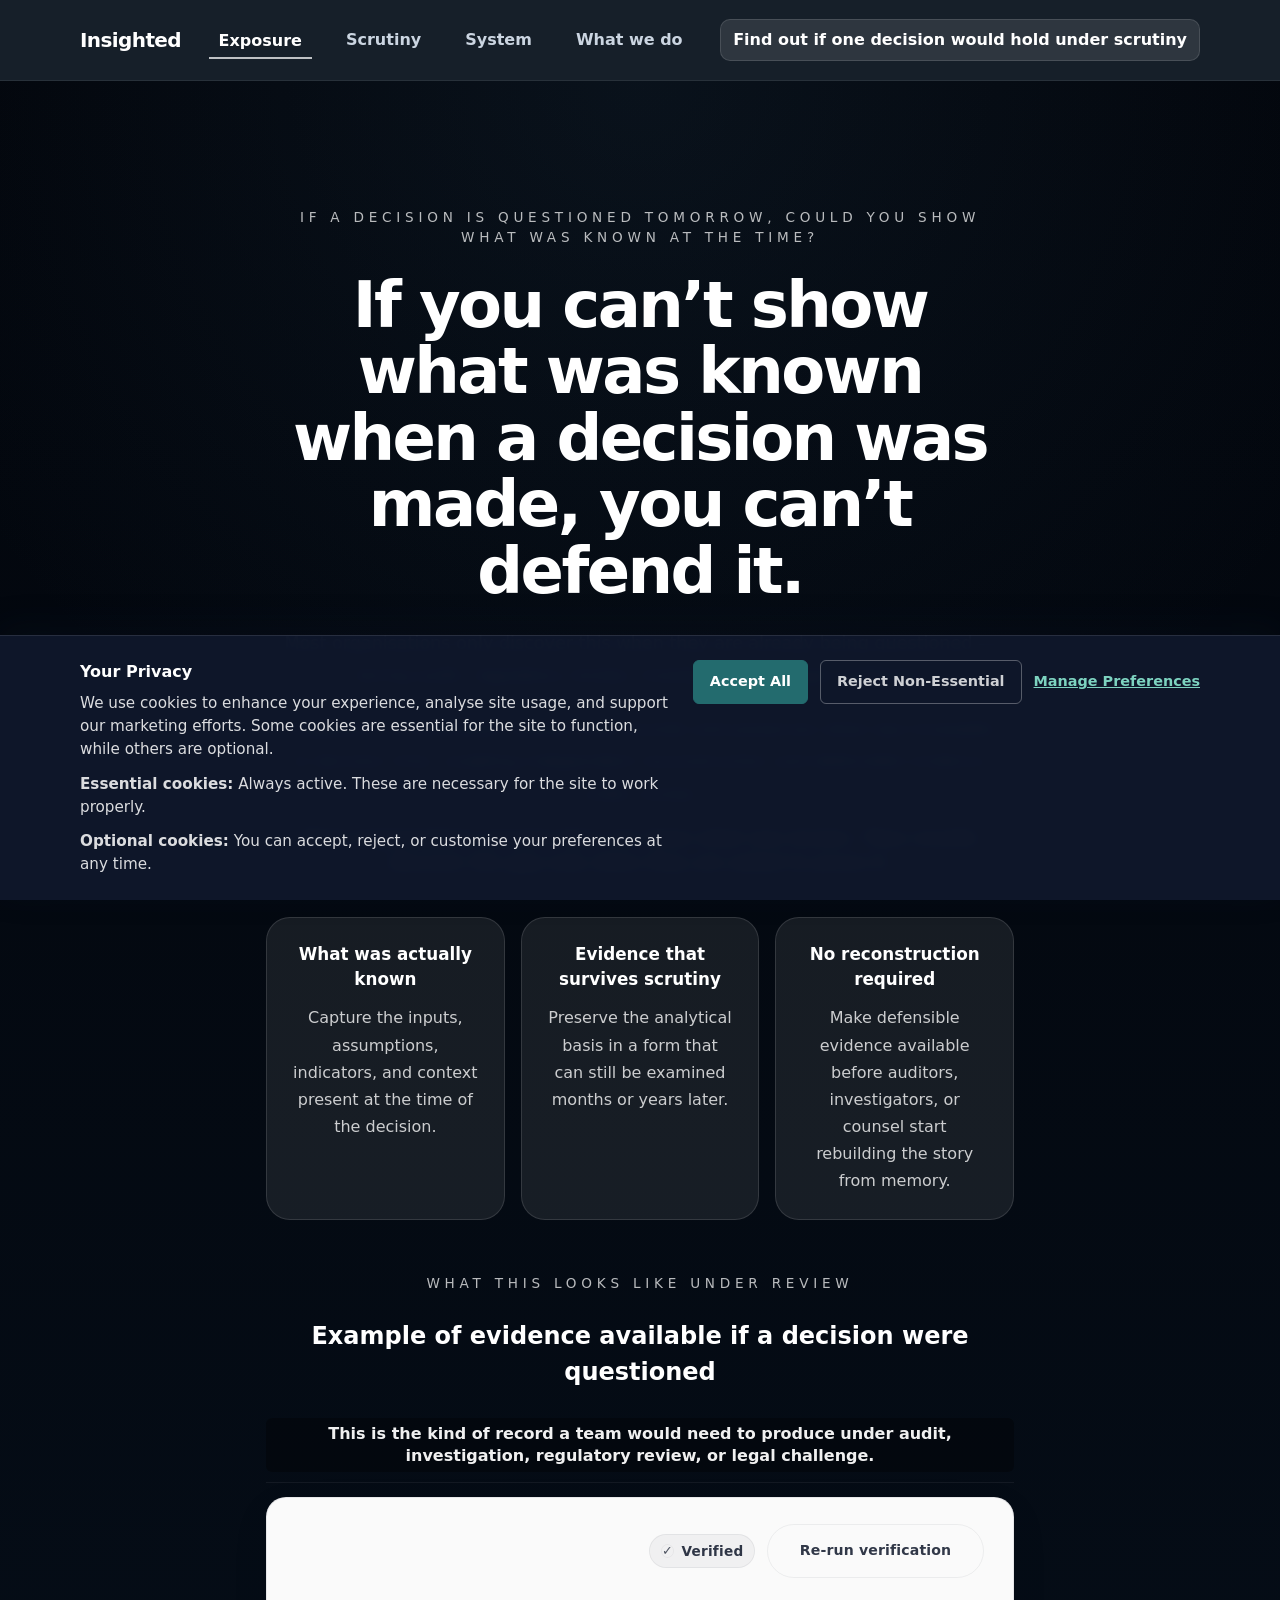
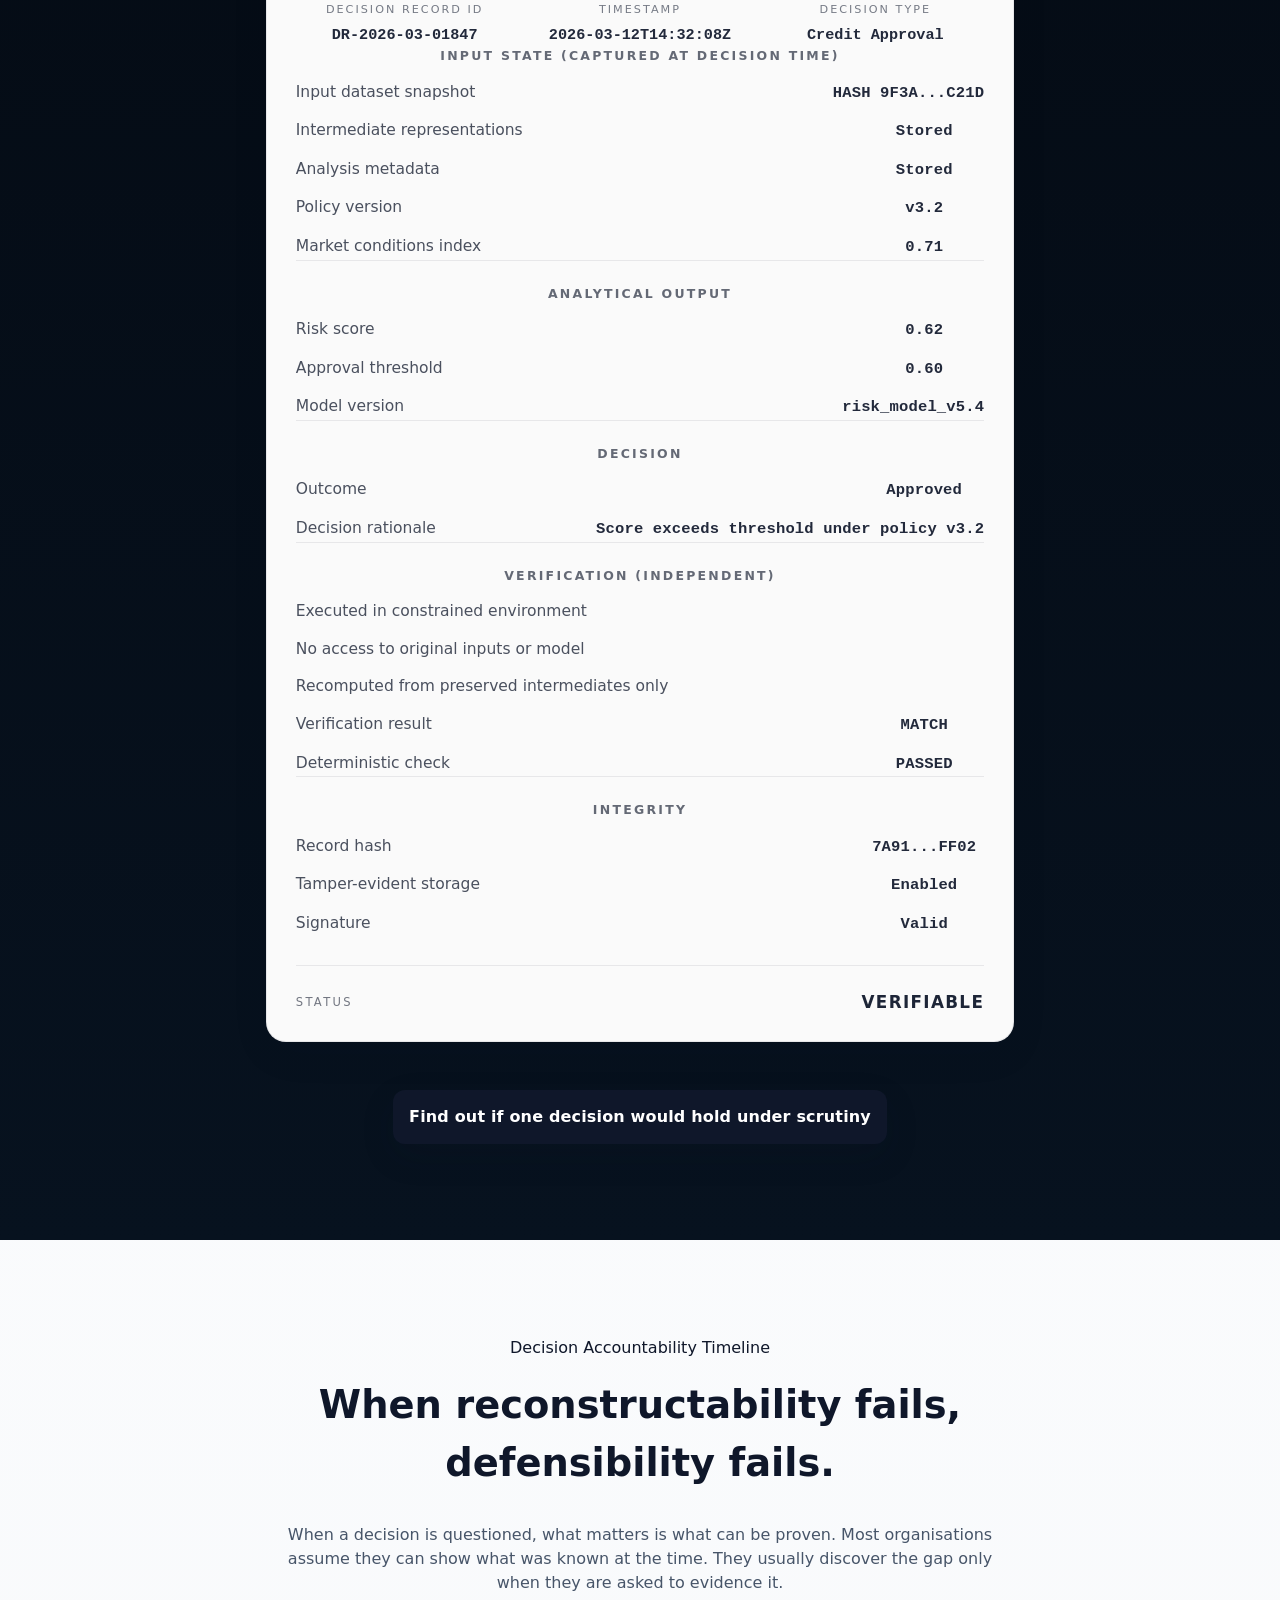
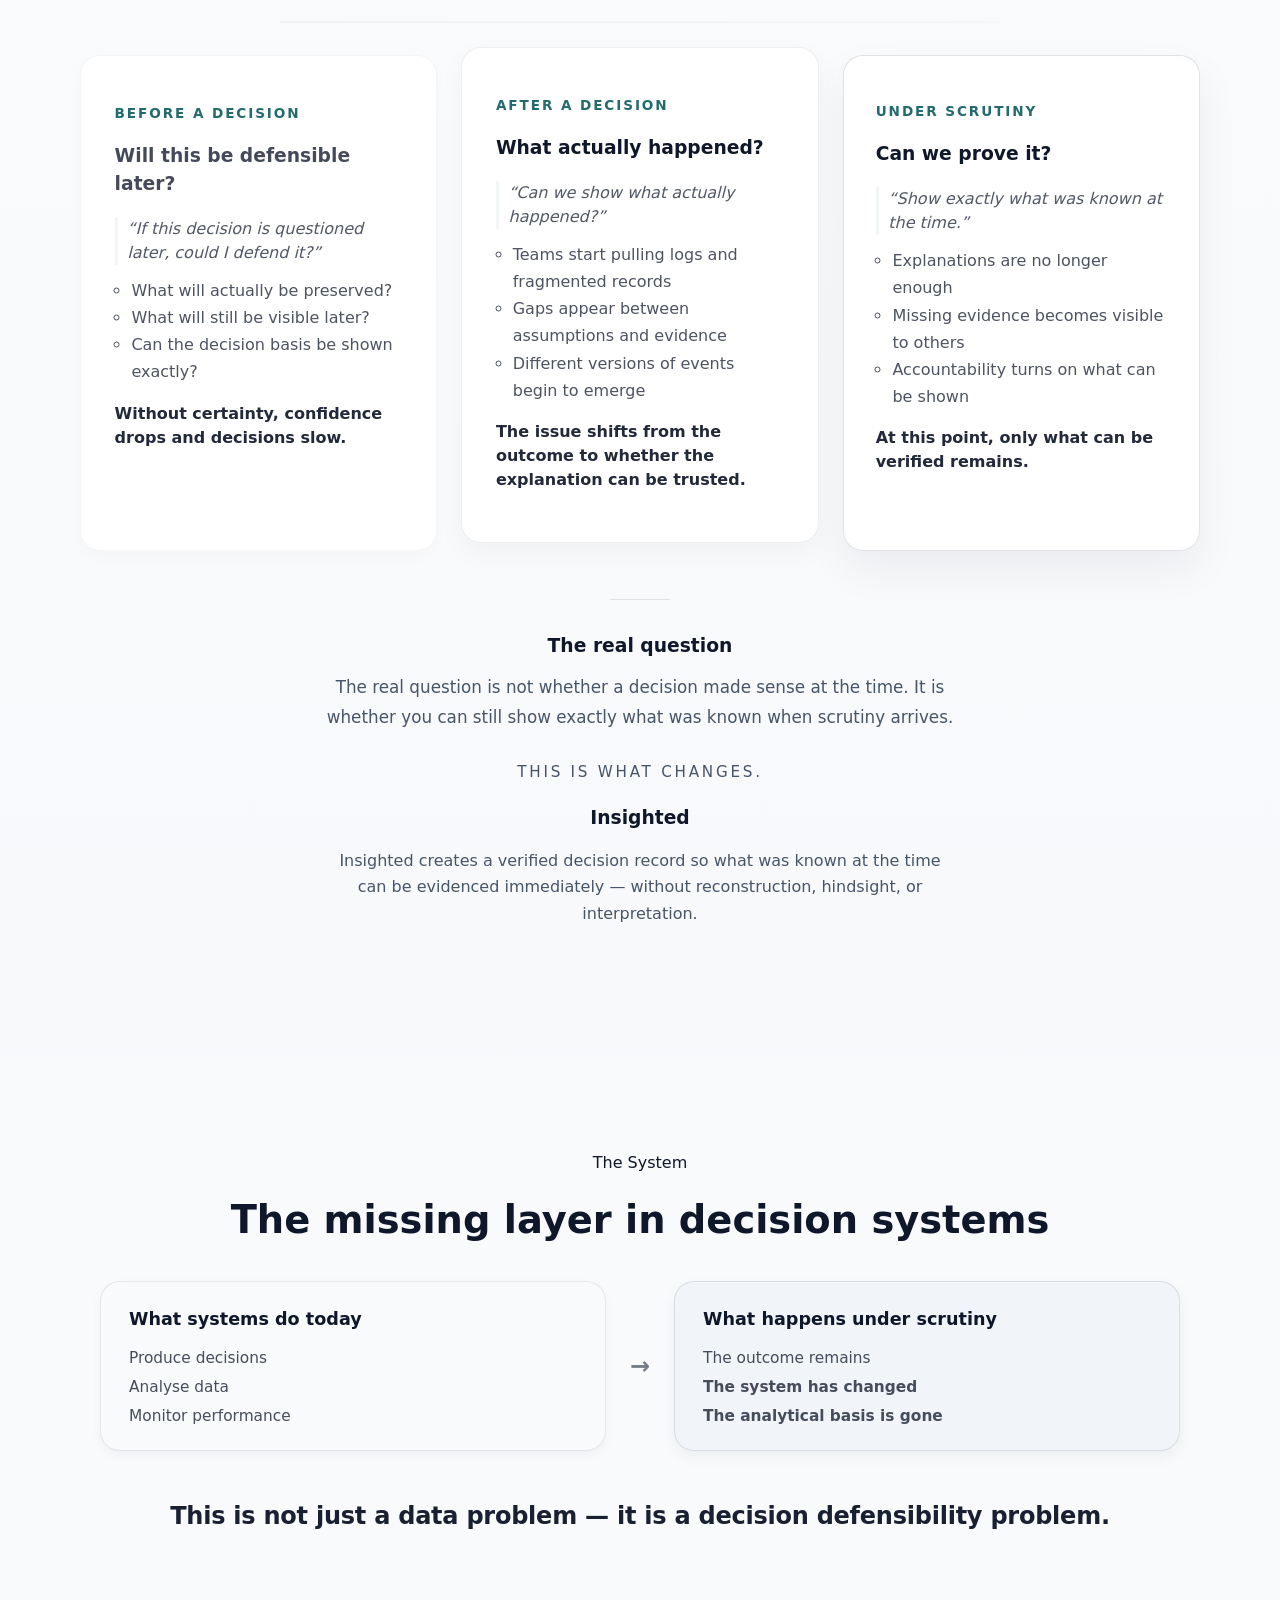
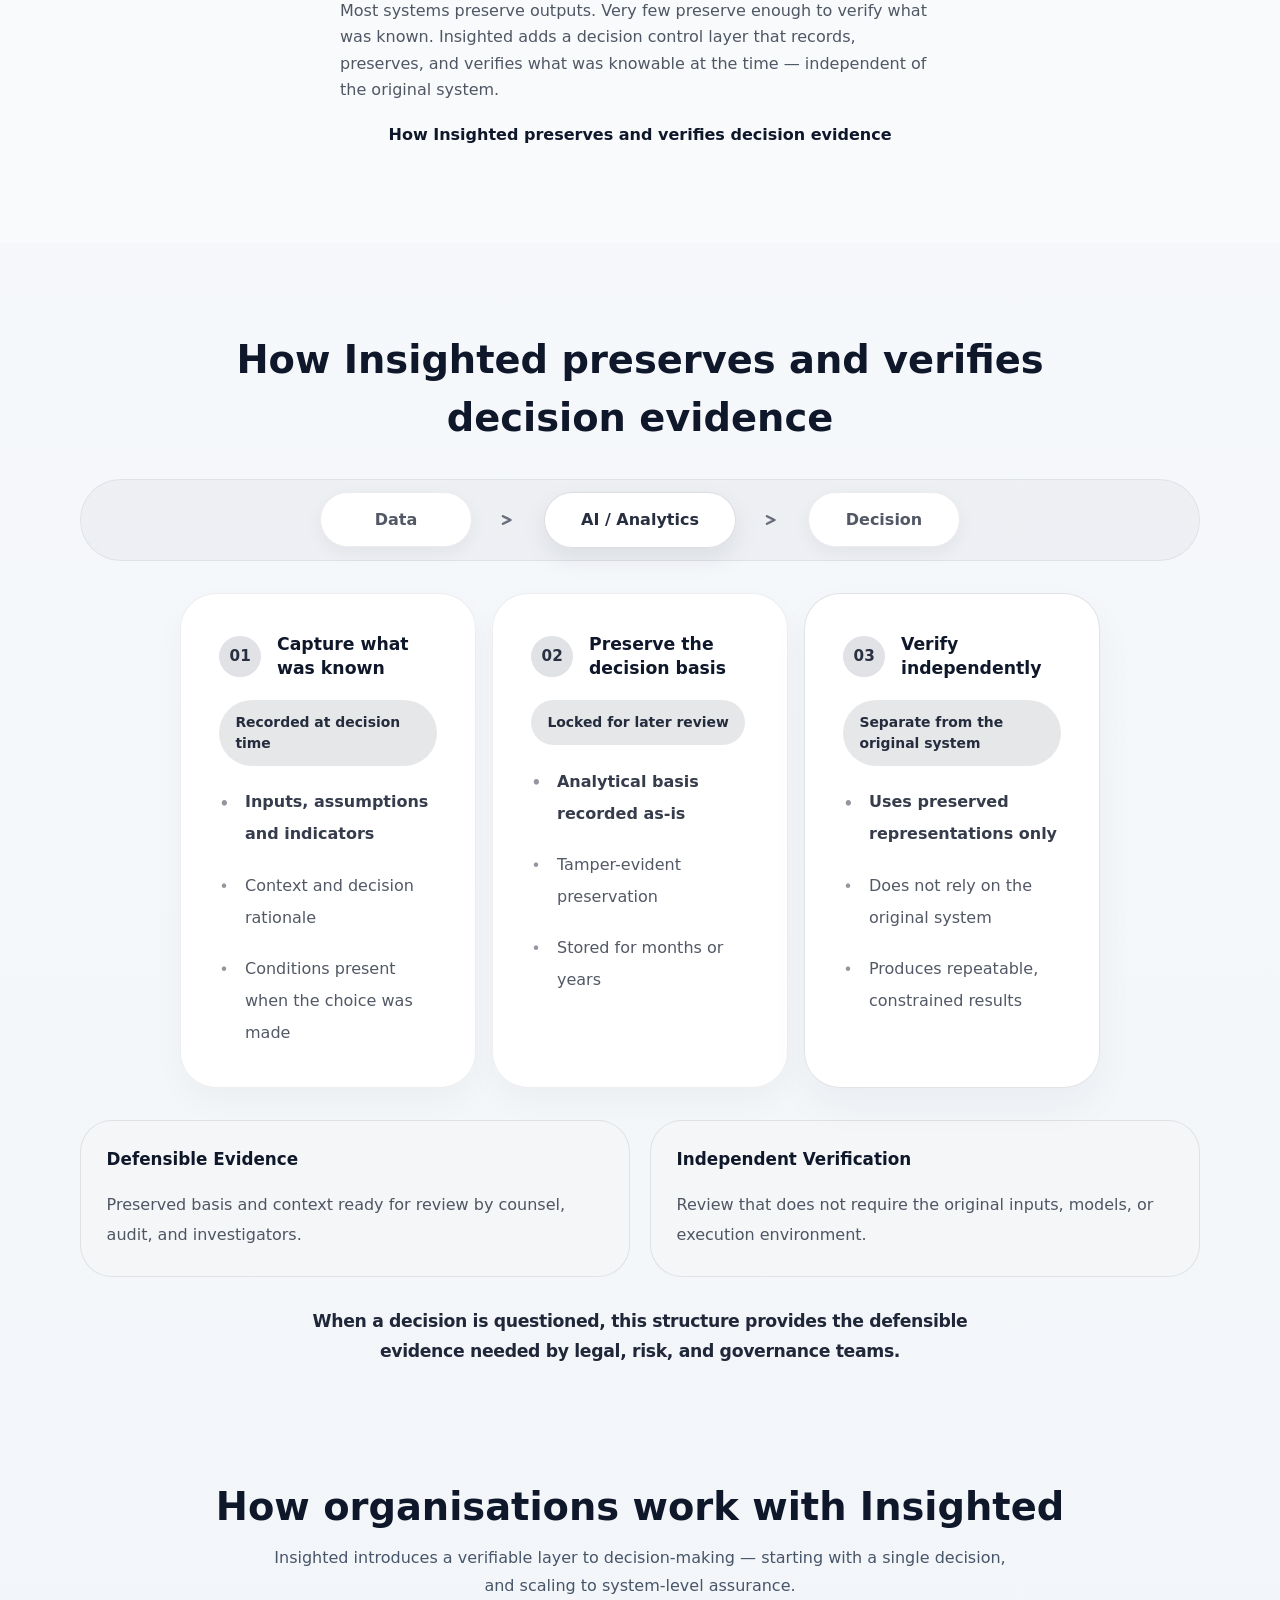
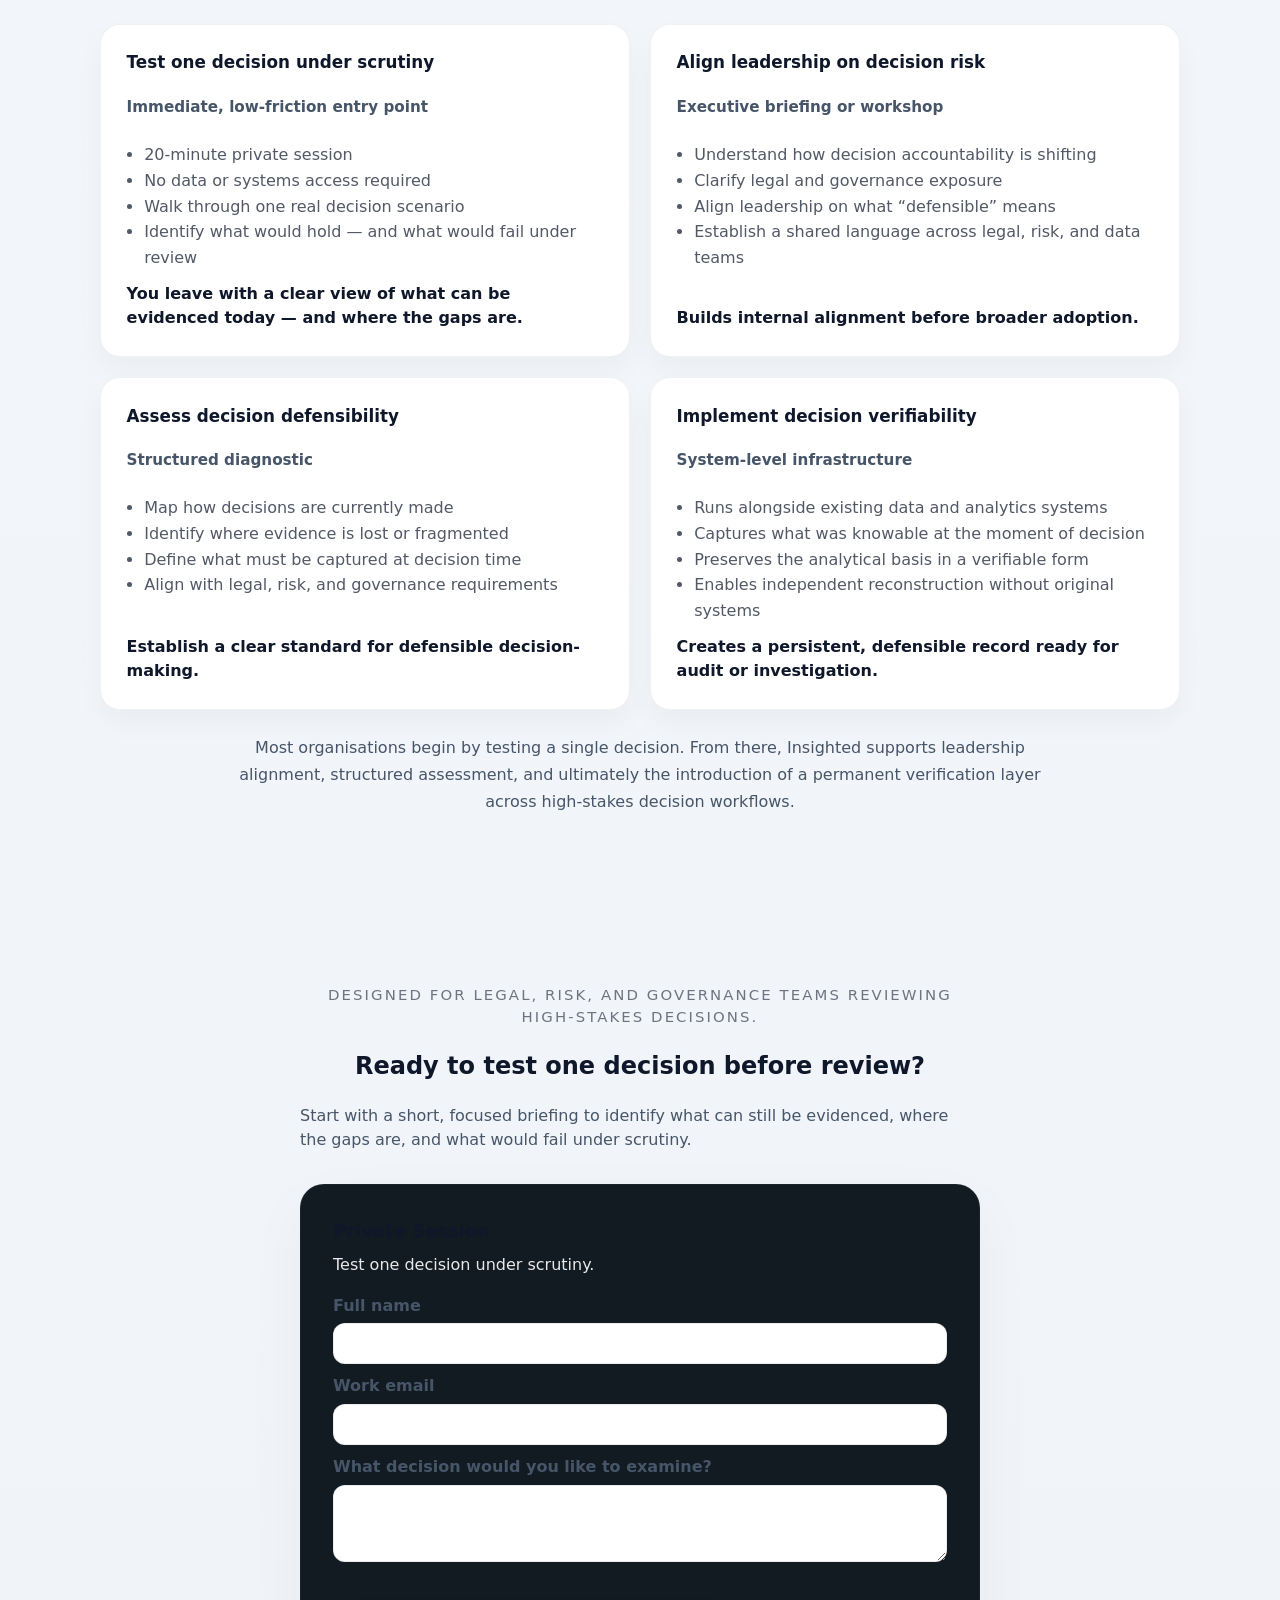
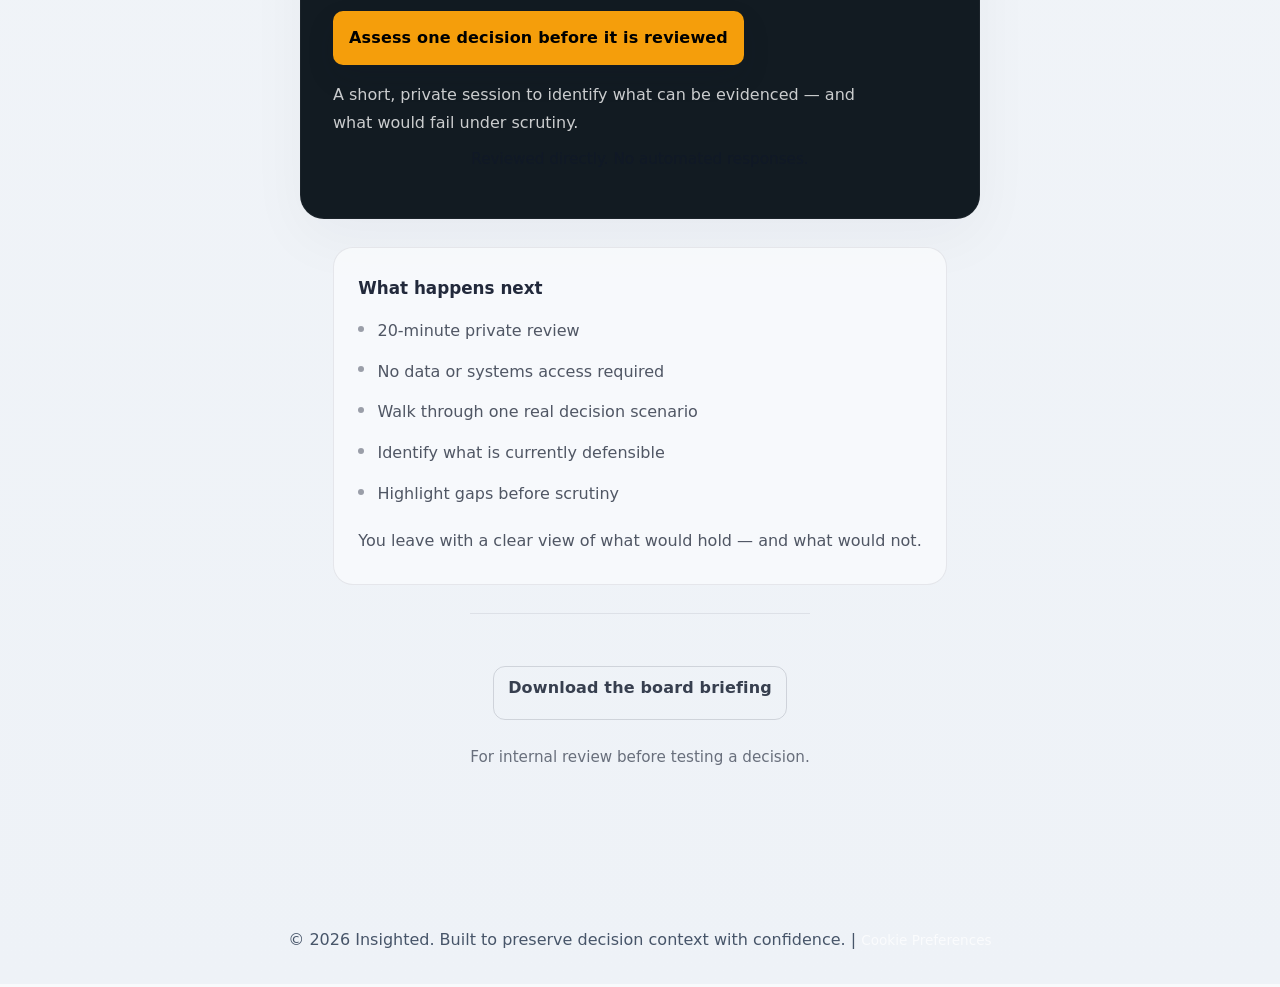
==== commit c31b2330: "Add files via upload" ====
--- a/index.html
+++ b/index.html
@@ -21,6 +21,7 @@
         <a class="nav-link" href="#home">Exposure</a>
         <a class="nav-link" href="#decision-accountability-timeline">Scrutiny</a>
         <a class="nav-link" href="#solution">System</a>
+        <a class="nav-link" href="#diagram">What we do</a>
       </nav>
 
       <div class="nav-actions">
@@ -455,7 +456,7 @@
           </div>
 
           <div class="final-cta-secondary" role="article" aria-labelledby="briefing-title">
-            <a class="button cta-download cta-download--secondary" href="/assets/insighted-board-briefing.pdf" target="_blank" rel="noopener">Download the board briefing</a>
+            <a class="button cta-download cta-download--secondary" href="files/board-briefing.pdf" target="_blank" rel="noopener">Download the board briefing</a>
             <p class="cta-secondary-copy">For internal review before testing a decision.</p>
           </div>
         </div>
@@ -470,7 +471,7 @@
     </div>
   </footer>
 
-  <script src="script.js"></script>
+  <script src="script.js" defer></script>
   <!-- Cookie Consent System -->
   <script src="cookie-consent.js"></script>
 
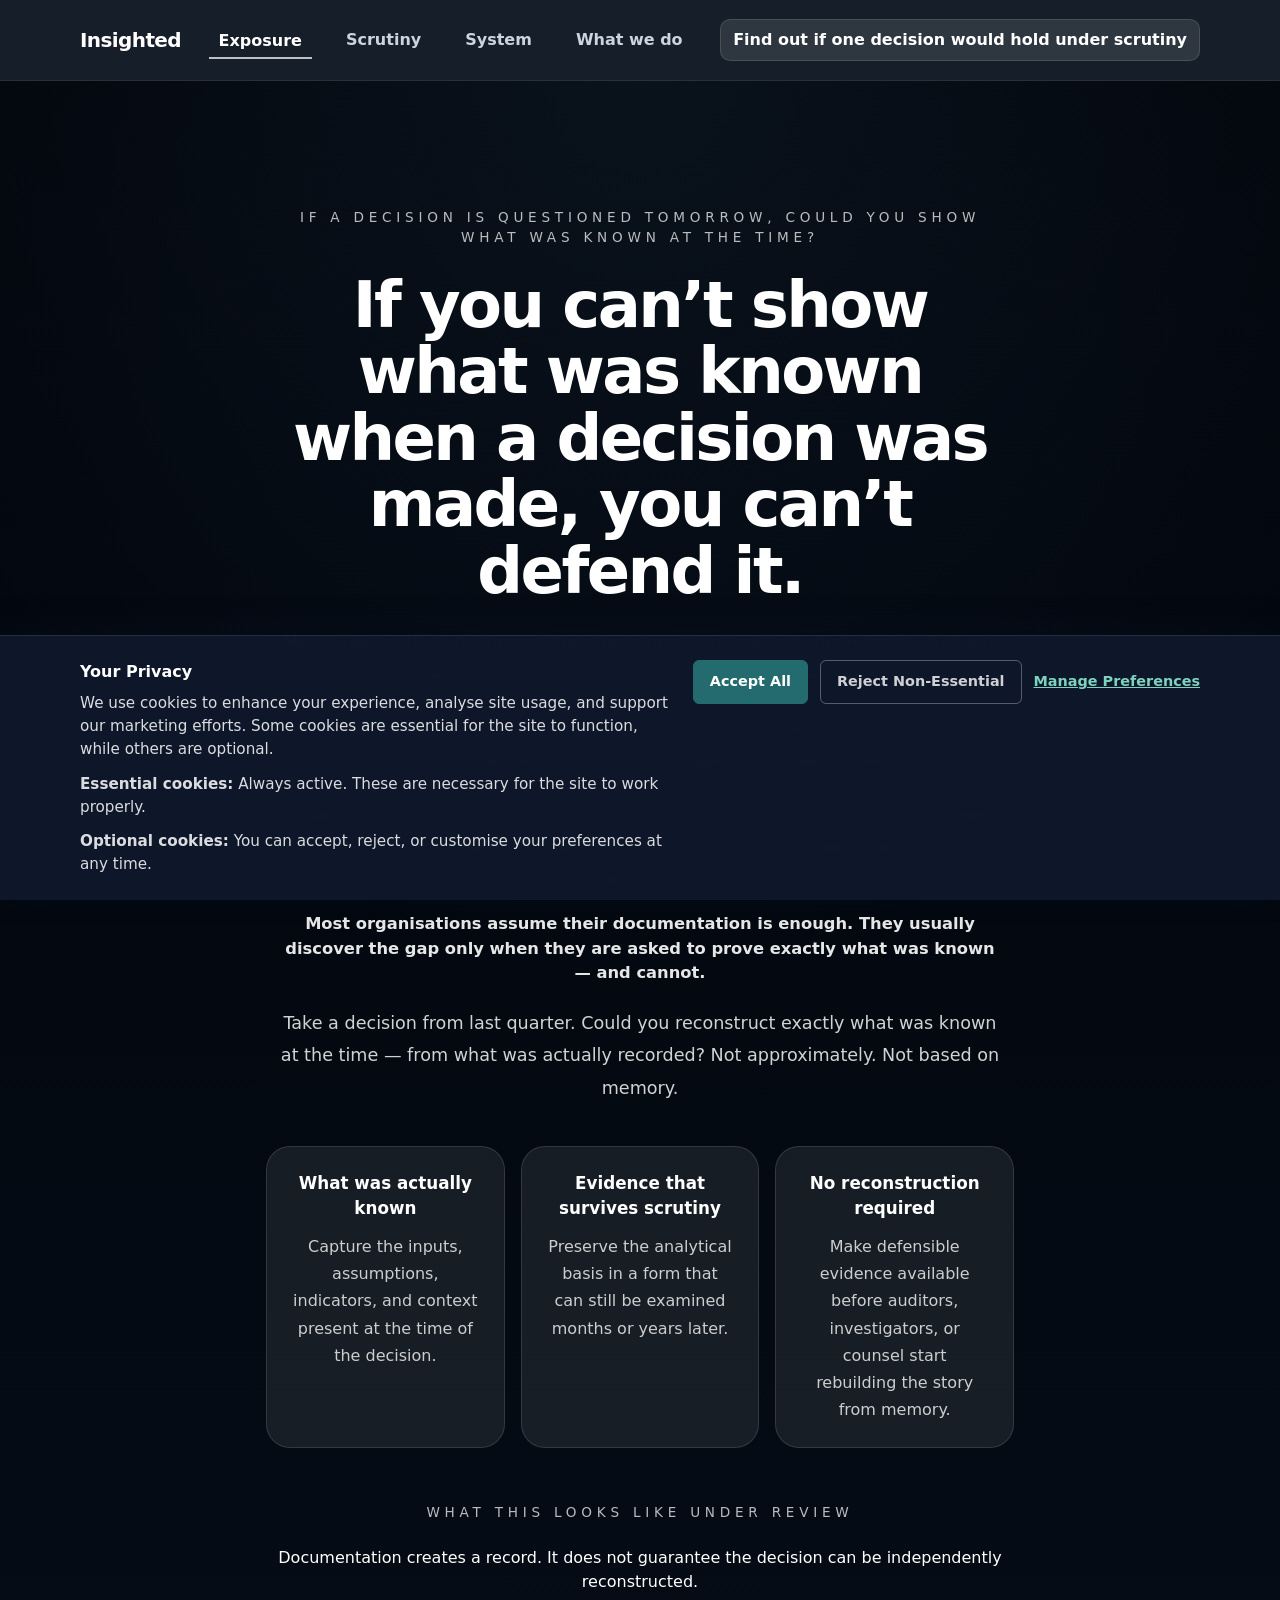
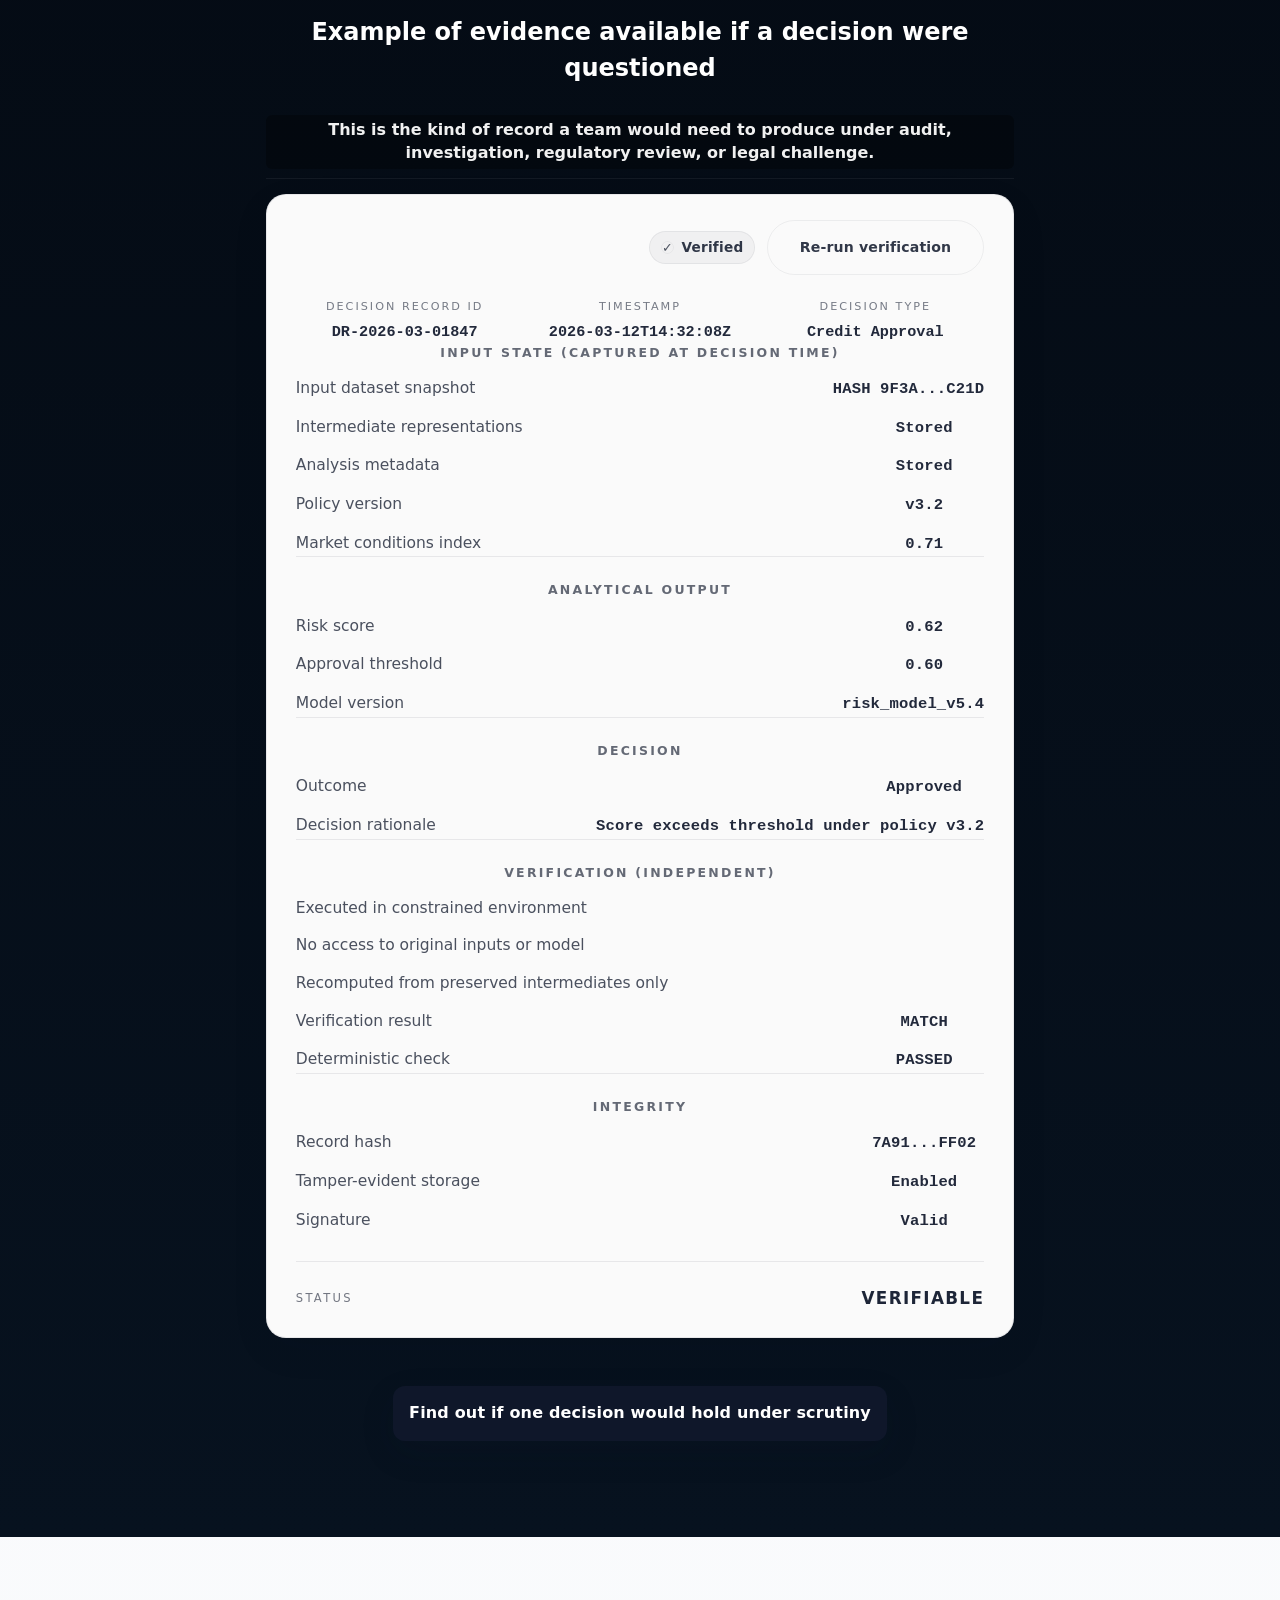
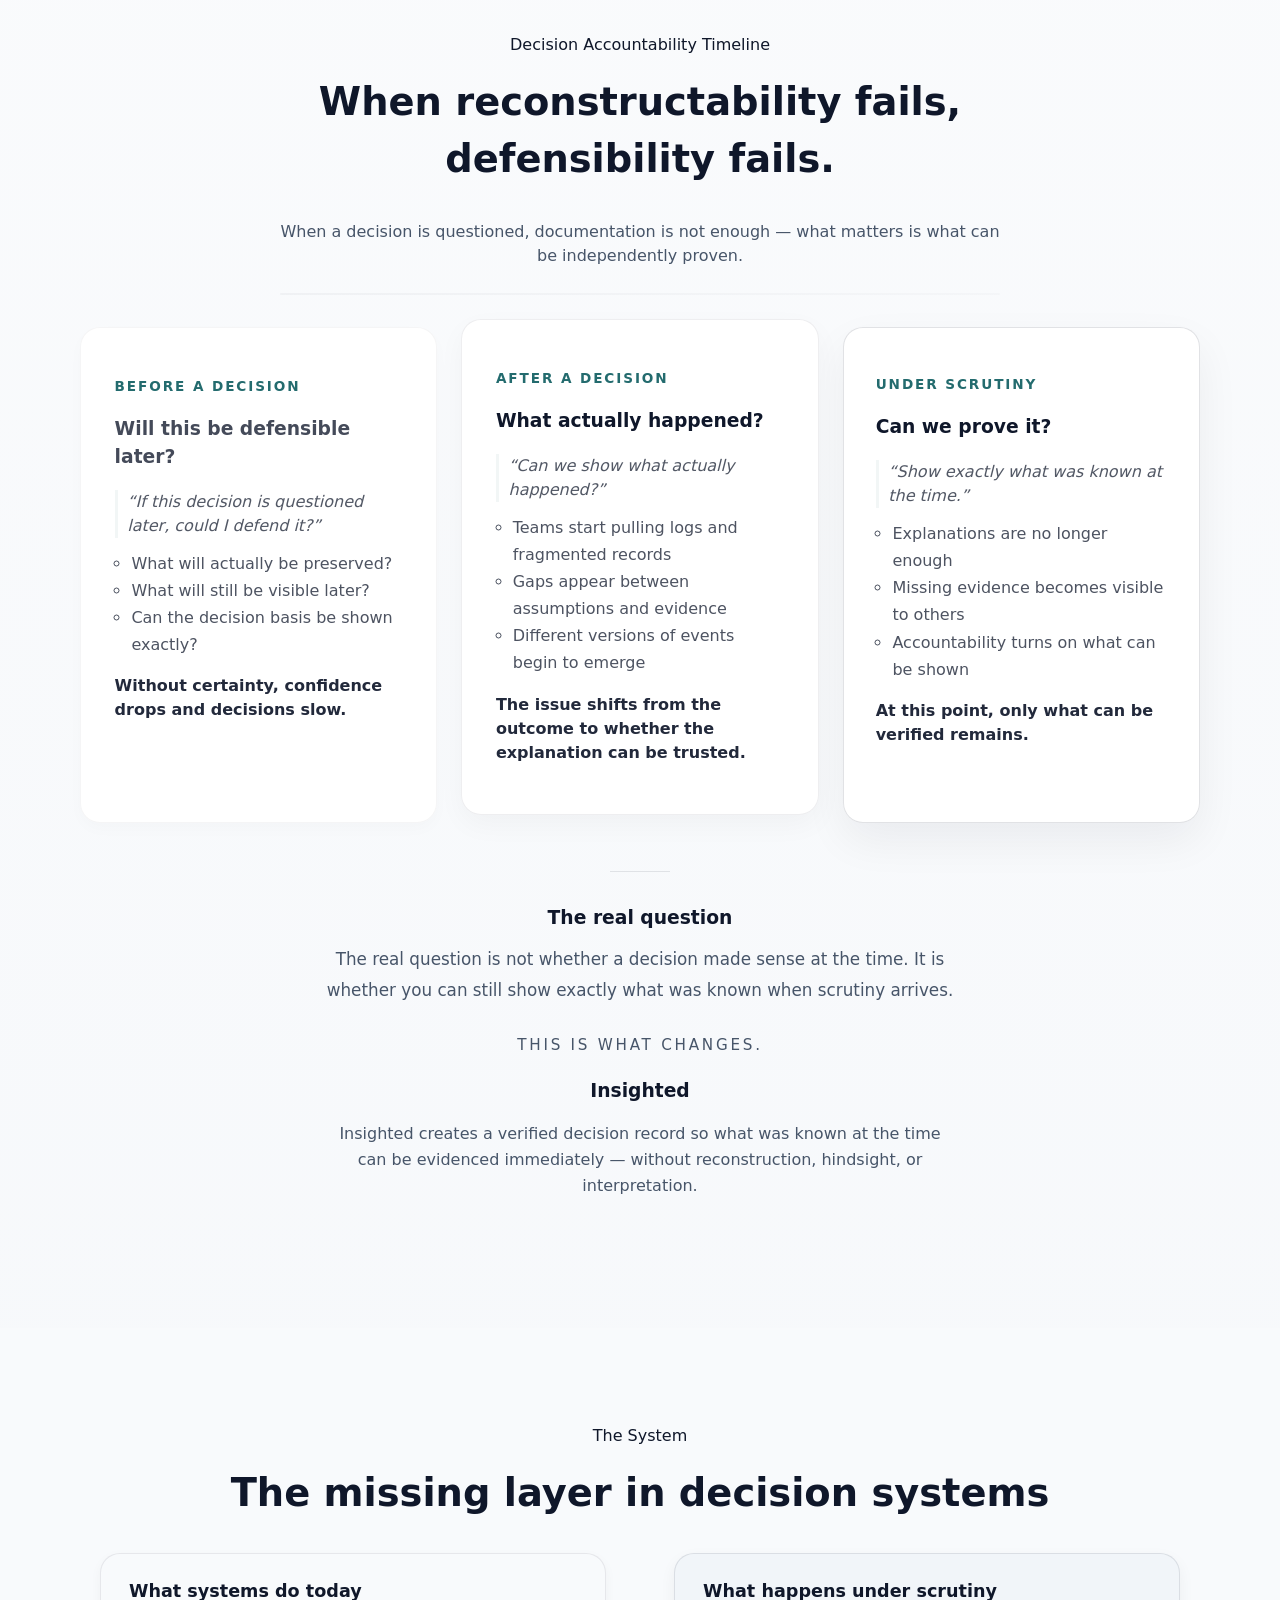
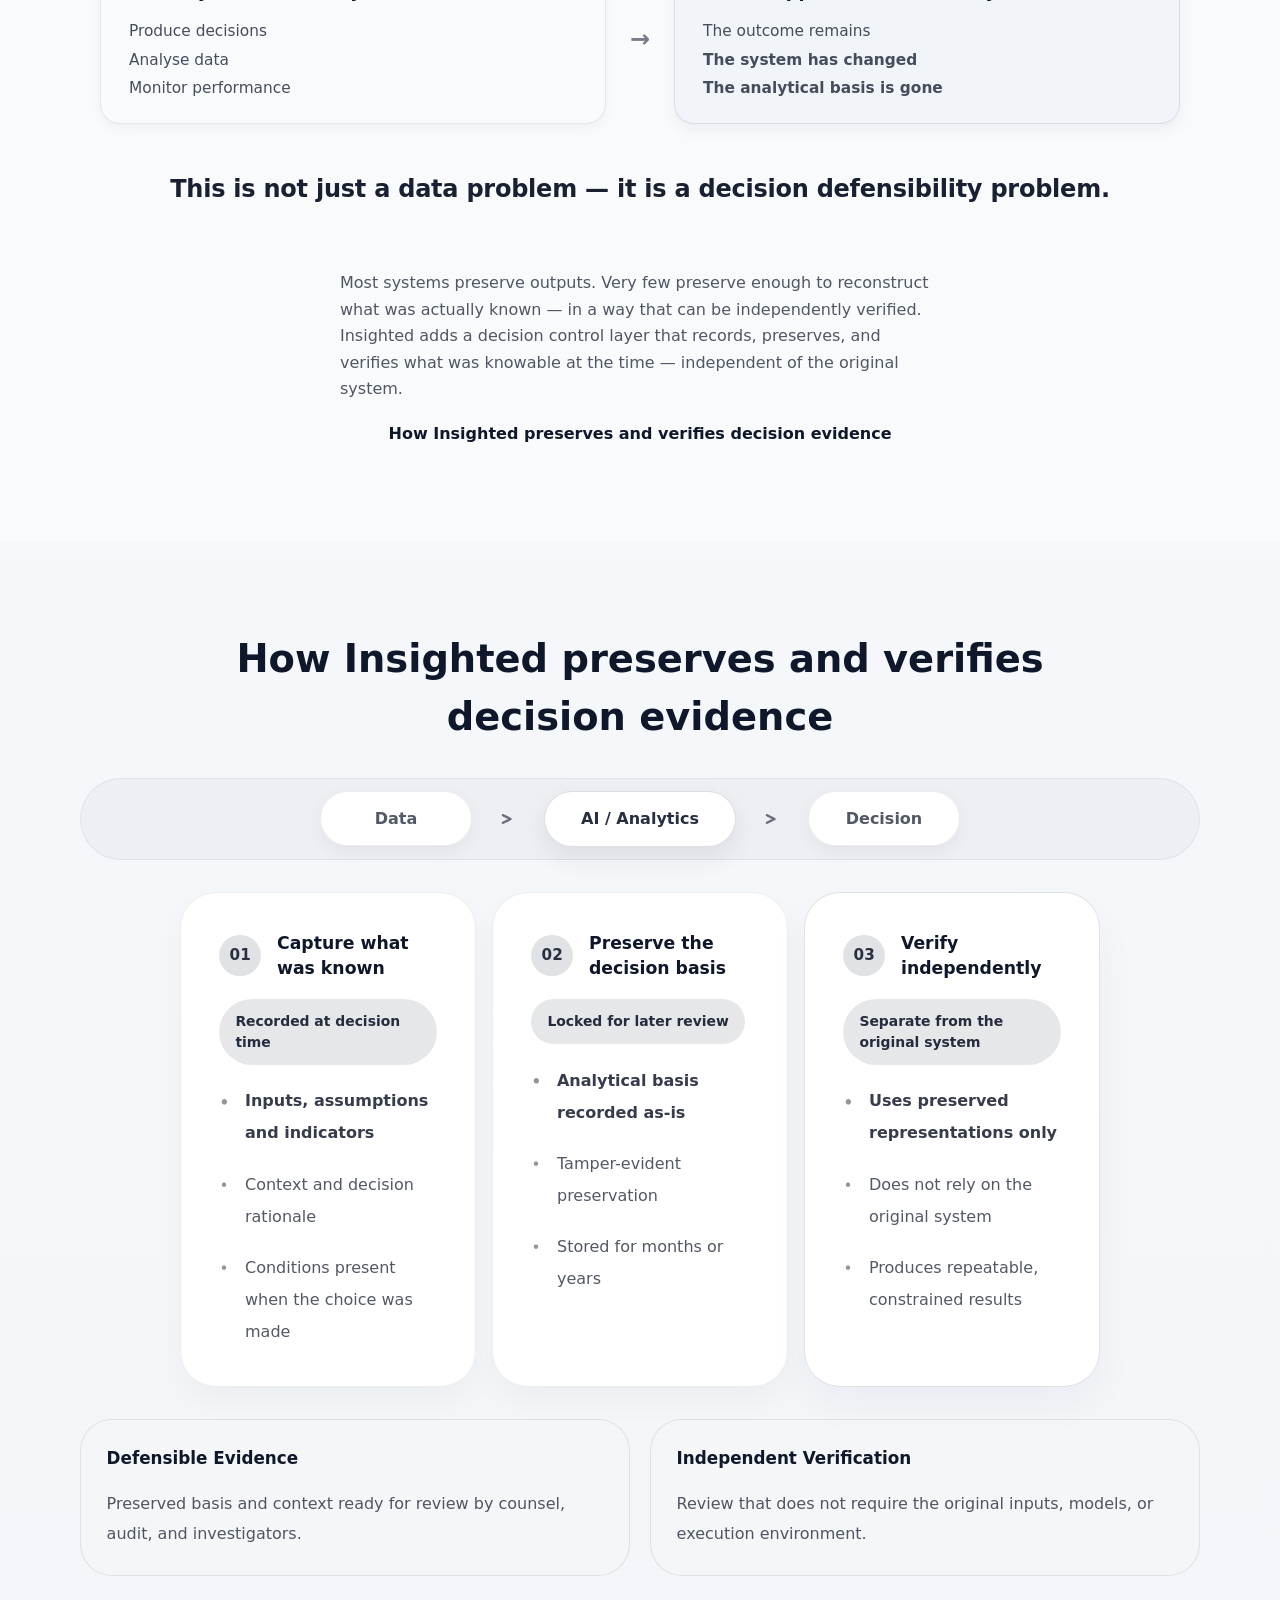
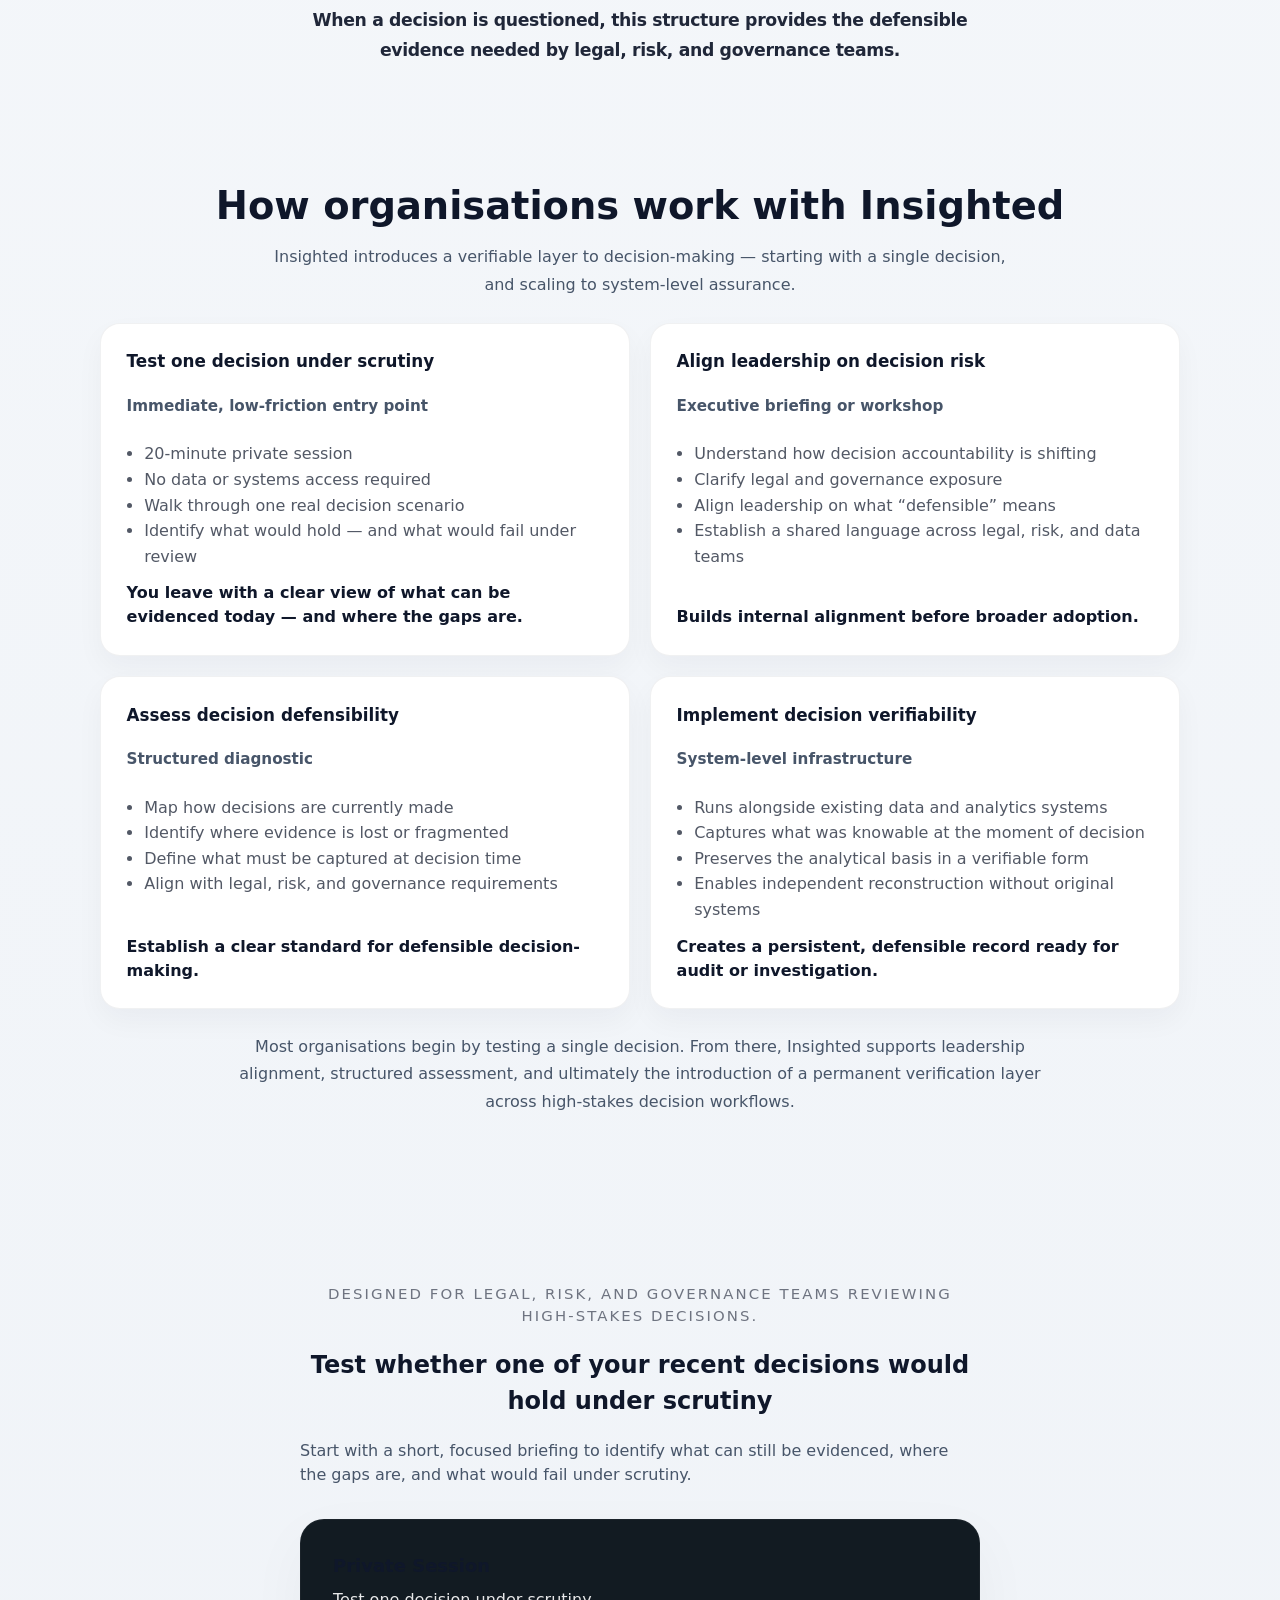
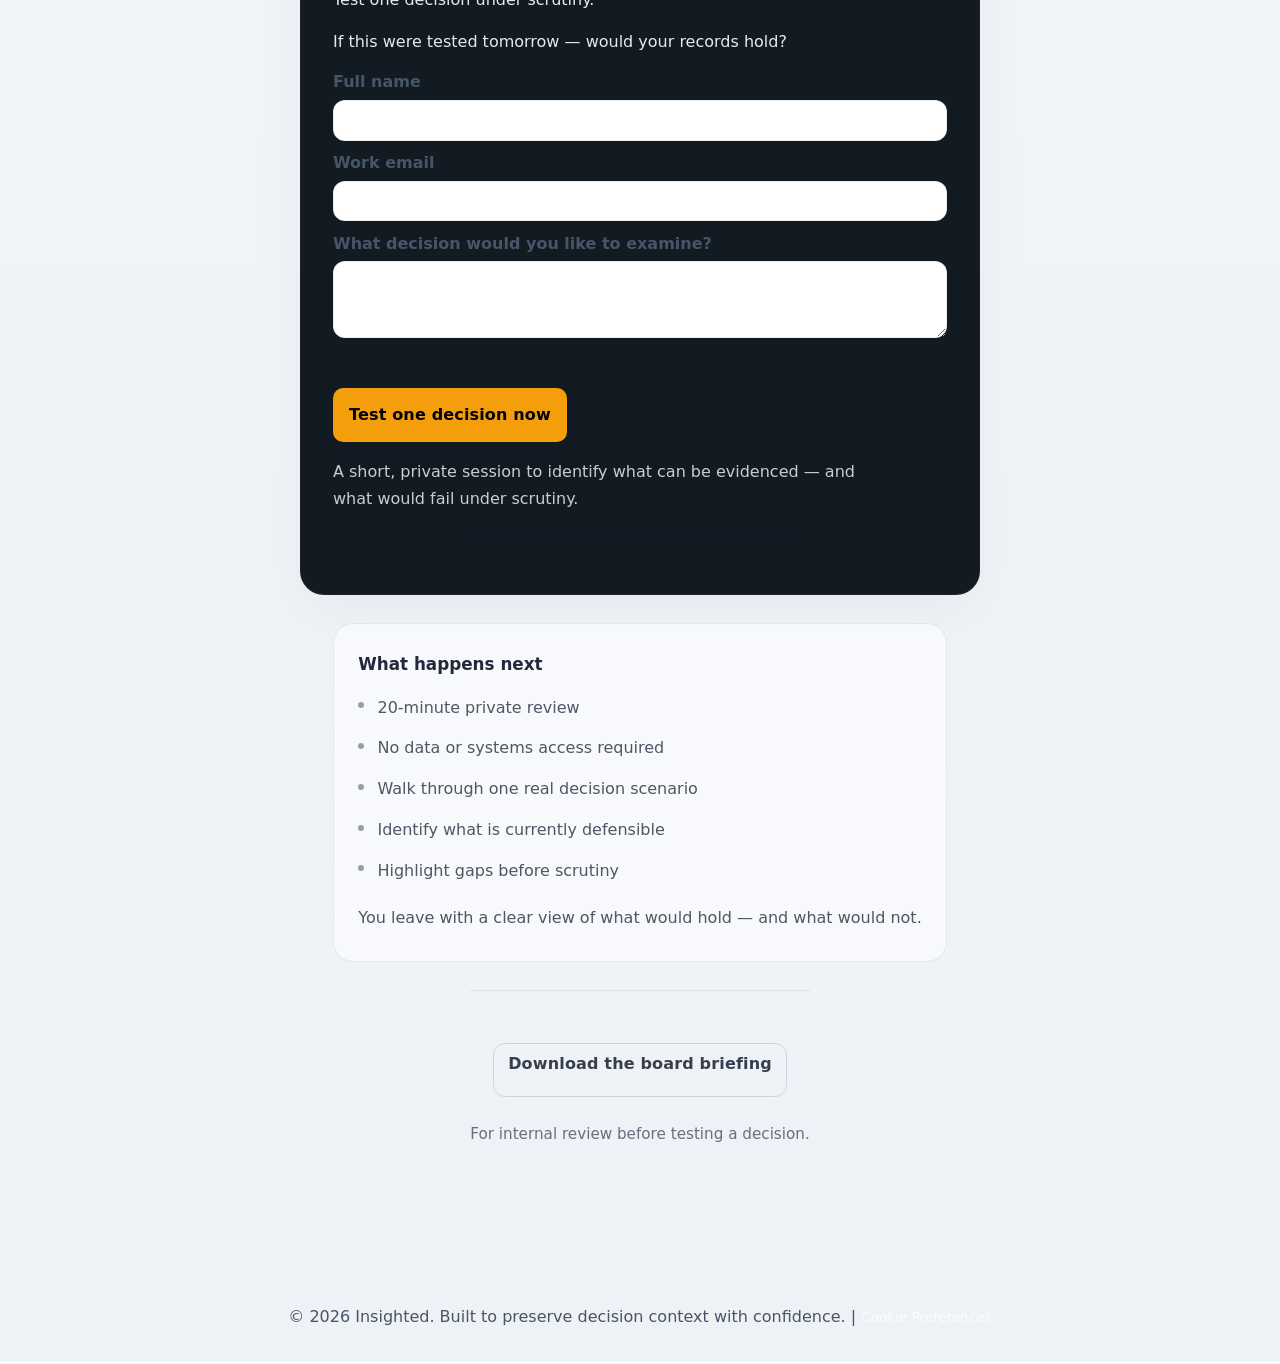
==== commit 9b6328c5: "Add files via upload" ====
--- a/index.html
+++ b/index.html
@@ -35,10 +35,10 @@
     <section class="hero" id="home">
       <div class="container hero-copy">
         <p class="eyebrow">IF A DECISION IS QUESTIONED TOMORROW, COULD YOU SHOW WHAT WAS KNOWN AT THE TIME?</p>
-        <h1>If you can’t show what was known when a decision was made, you can’t defend it.</h1>
-        <p class="hero-subtext">Most organisations only discover this when they are already being questioned — during audit, regulatory review, investigation, or legal challenge.</p>
+        <h1>If you can’t show what was known when a decision was made, you can’t defend it.</h1>        <p class="hero-subtext">Most organisations document their decisions. Very few can reconstruct what was actually known at the time — when tested independently.</p>        <p class="hero-subtext">Most organisations only discover this when they are already being questioned — during audit, regulatory review, investigation, or legal challenge.</p>
         <p class="hero-subtext">Insighted is a verification system that records and preserves what was knowable at decision time, enabling independent reconstruction and defensible evidence under review.</p>
-        <p class="hero-bridge">Most organisations assume they can show what was known. They usually discover the gap only when they are asked to prove it.</p>
+        <p class="hero-bridge">Most organisations assume their documentation is enough. They usually discover the gap only when they are asked to prove exactly what was known — and cannot.</p>
+        <p class="hero-subtext">Take a decision from last quarter. Could you reconstruct exactly what was known at the time — from what was actually recorded? Not approximately. Not based on memory.</p>
         <div class="hero-benefits">
           <article class="benefit">
             <h3>What was actually known</h3>
@@ -57,6 +57,7 @@
         <section class="record-section" aria-labelledby="record-section-title">
           <div class="record-section-heading">
             <p class="eyebrow">WHAT THIS LOOKS LIKE UNDER REVIEW</p>
+            <p>Documentation creates a record. It does not guarantee the decision can be independently reconstructed.</p>
             <h2 id="record-section-title">Example of evidence available if a decision were questioned</h2>
             <p class="record-intro">This is the kind of record a team would need to produce under audit, investigation, regulatory review, or legal challenge.</p>
           </div>
@@ -154,7 +155,7 @@
           <h2 id="decision-timeline-title">When reconstructability fails, defensibility fails.</h2>
         </header>
 
-        <p class="section-copy">When a decision is questioned, what matters is what can be proven. Most organisations assume they can show what was known at the time. They usually discover the gap only when they are asked to evidence it.</p>
+        <p class="section-copy">When a decision is questioned, documentation is not enough — what matters is what can be independently proven.</p>
 
         <div class="timeline-cue" aria-hidden="true"></div>
         <ul class="timeline-markers" aria-hidden="true">
@@ -255,7 +256,7 @@
         </div>
 
         <div class="missing-layer-intro">
-          <p>Most systems preserve outputs. Very few preserve enough to verify what was known. Insighted adds a decision control layer that records, preserves, and verifies what was knowable at the time — independent of the original system.</p>
+          <p>Most systems preserve outputs. Very few preserve enough to reconstruct what was actually known — in a way that can be independently verified. Insighted adds a decision control layer that records, preserves, and verifies what was knowable at the time — independent of the original system.</p>
         </div>
 
         <p class="section-bridge">How Insighted preserves and verifies decision evidence</p>
@@ -413,7 +414,7 @@
       <div class="container final-cta-container">
         <div class="final-cta-intro">
           <p class="final-cta-note">Designed for legal, risk, and governance teams reviewing high-stakes decisions.</p>
-          <h2 id="contact-cta">Ready to test one decision before review?</h2>
+          <h2 id="contact-cta">Test whether one of your recent decisions would hold under scrutiny</h2>
           <p class="section-copy">Start with a short, focused briefing to identify what can still be evidenced, where the gaps are, and what would fail under scrutiny.</p>
         </div>
 
@@ -421,6 +422,7 @@
           <div class="cta-card cta-card--session" role="article" aria-labelledby="session-title">
             <h3 id="session-title">Private Session</h3>
             <p class="cta-card-copy">Test one decision under scrutiny.</p>
+            <p class="cta-card-copy">If this were tested tomorrow — would your records hold?</p>
 
             <form id="contactForm" class="contact-form cta-contact-form" aria-labelledby="session-title" action="https://formspree.io/f/mvzdpola" method="POST">
               <label>
@@ -435,7 +437,7 @@
                 <span>What decision would you like to examine?</span>
                 <textarea name="decision" rows="3"></textarea>
               </label>
-              <button type="submit" class="button cta-primary">Assess one decision before it is reviewed</button>
+              <button type="submit" class="button cta-primary">Test one decision now</button>
               <p class="cta-support">A short, private session to identify what can be evidenced — and what would fail under scrutiny.</p>
               <p class="form-message" id="formMessage" aria-live="polite"></p>
             </form>
